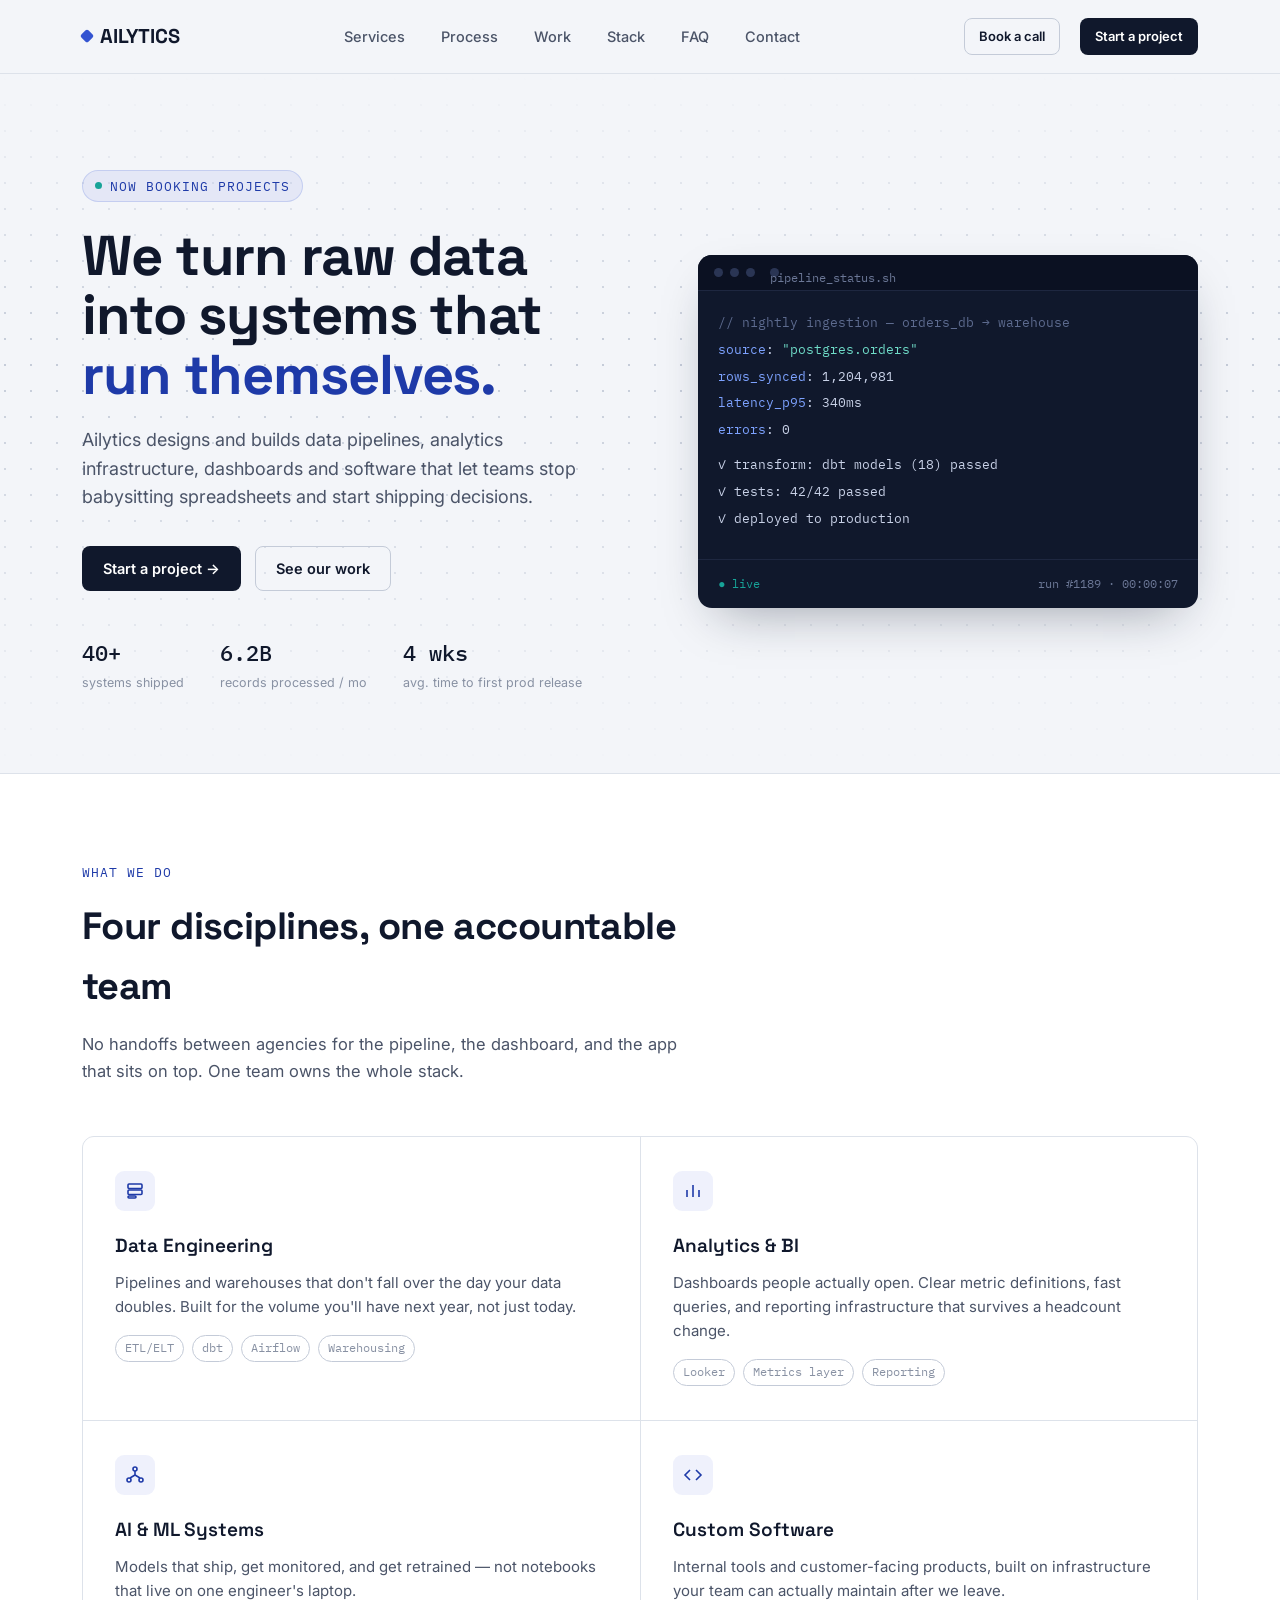
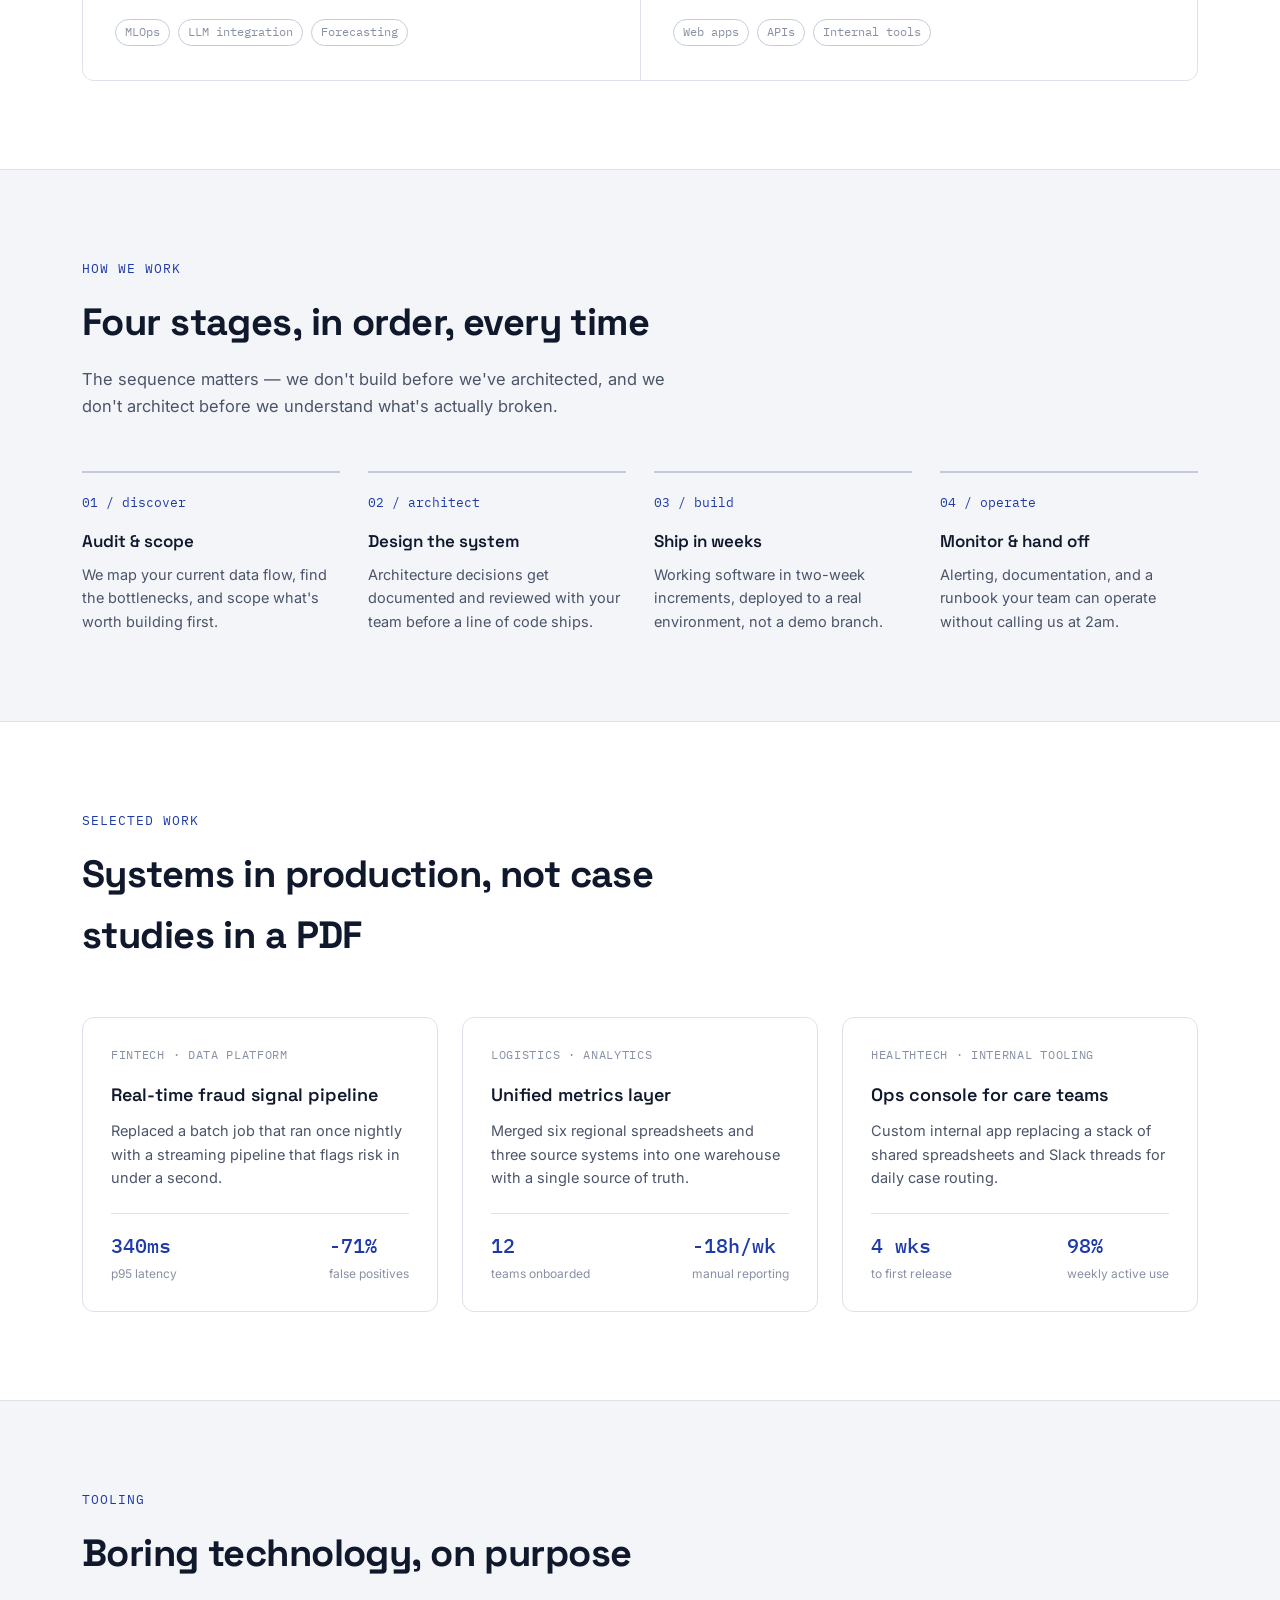
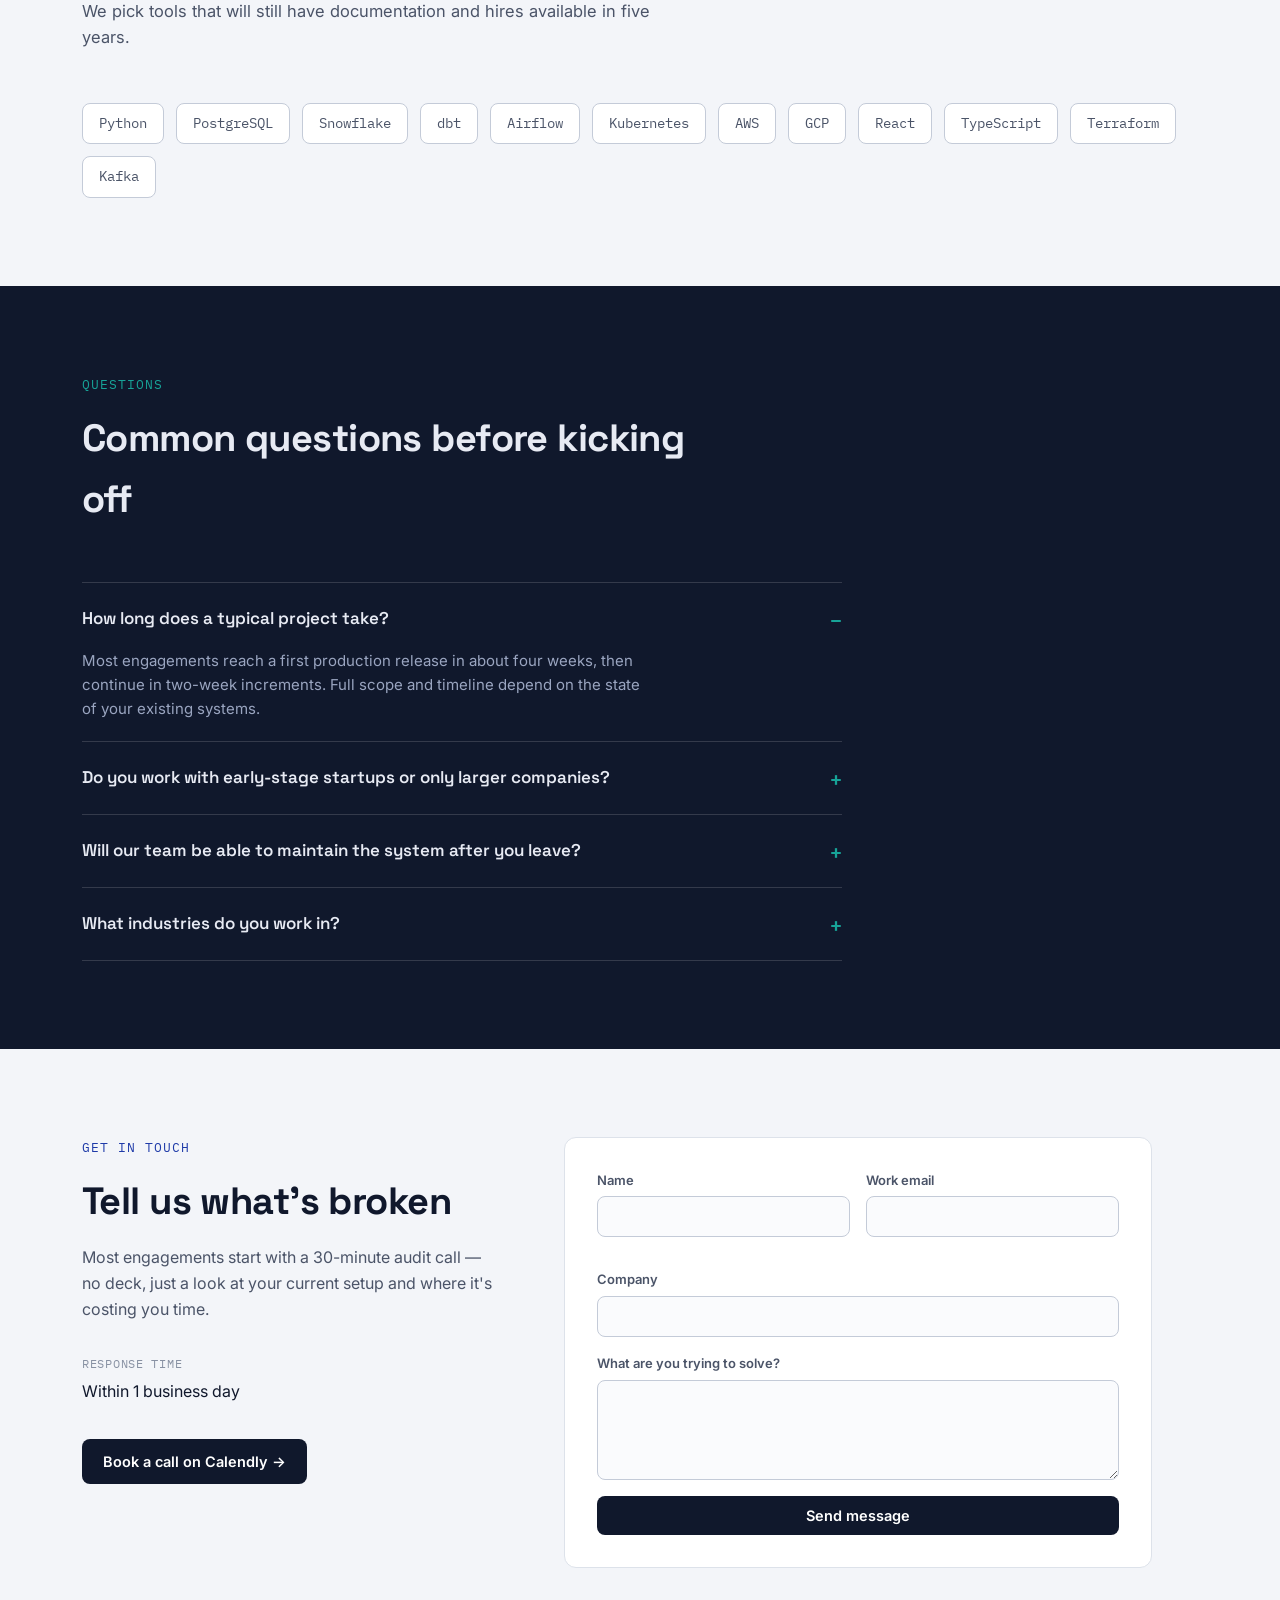
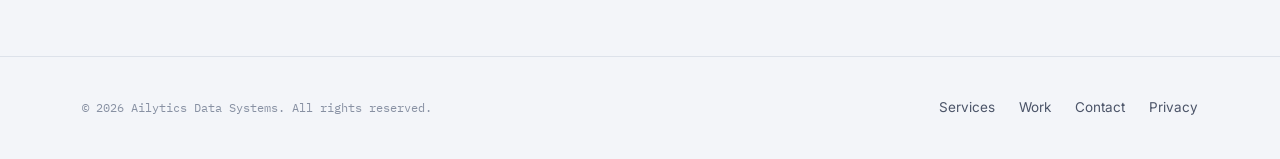
==== index.html @ 228e6c8c "Intital Commit" ====
<!DOCTYPE html>
<html lang="en">
<head>
<meta charset="UTF-8">
<meta name="viewport" content="width=device-width, initial-scale=1.0">

<!-- ===== PRIMARY SEO TAGS — replace https://www.ailytics-example.com with your real domain everywhere in this file ===== -->
<title>Ailytics | Data Engineering, Analytics &amp; Custom Software Agency</title>
<meta name="description" content="Ailytics is a data engineering and software agency: pipelines, analytics infrastructure, AI/ML systems, and custom software for growing teams. Book a free audit call.">
<meta name="keywords" content="data engineering agency, data analytics company, custom software development, AI ML systems, data pipeline consulting, business intelligence services">
<meta name="robots" content="index, follow, max-image-preview:large, max-snippet:-1, max-video-preview:-1">
<meta name="author" content="Ailytics Data Systems">
<link rel="canonical" href="https://www.ailytics-example.com/">
<meta name="theme-color" content="#10182C">

<!-- Open Graph / Facebook / LinkedIn -->
<meta property="og:type" content="website">
<meta property="og:url" content="https://www.ailytics-example.com/">
<meta property="og:site_name" content="Ailytics">
<meta property="og:title" content="Ailytics | Data Engineering, Analytics &amp; Custom Software Agency">
<meta property="og:description" content="Data pipelines, analytics infrastructure, AI/ML systems, and custom software for teams that need things to run themselves.">
<meta property="og:image" content="https://www.ailytics-example.com/og-image.png">
<meta property="og:image:width" content="1200">
<meta property="og:image:height" content="630">
<meta property="og:locale" content="en_US">

<!-- Twitter / X -->
<meta name="twitter:card" content="summary_large_image">
<meta name="twitter:title" content="Ailytics | Data Engineering, Analytics &amp; Custom Software Agency">
<meta name="twitter:description" content="Data pipelines, analytics infrastructure, AI/ML systems, and custom software for teams that need things to run themselves.">
<meta name="twitter:image" content="https://www.ailytics-example.com/og-image.png">

<!-- Favicons -->
<link rel="icon" href="/favicon.ico" sizes="any">
<link rel="icon" type="image/png" sizes="192x192" href="/favicon-192.png">
<link rel="apple-touch-icon" sizes="192x192" href="/favicon-192.png">
<link rel="icon" type="image/png" sizes="512x512" href="/favicon-512.png">

<link rel="preconnect" href="https://fonts.googleapis.com">
<link rel="preconnect" href="https://fonts.gstatic.com" crossorigin>
<link href="https://fonts.googleapis.com/css2?family=Space+Grotesk:wght@500;600;700&family=Inter:wght@400;500;600&family=IBM+Plex+Mono:wght@400;500&display=swap" rel="stylesheet">

<!-- ===== STRUCTURED DATA (JSON-LD) — helps Google show rich results and understand entity/services ===== -->
<script type="application/ld+json">
{
  "@context": "https://schema.org",
  "@type": "ProfessionalService",
  "name": "Ailytics Data Systems",
  "alternateName": "Ailytics",
  "url": "https://www.ailytics-example.com/",
  "logo": "https://www.ailytics-example.com/favicon-512.png",
  "image": "https://www.ailytics-example.com/og-image.png",
  "description": "Ailytics builds data pipelines, analytics infrastructure, dashboards, AI/ML systems, and custom software for growing teams.",
  "email": "hello@ailytics-example.com",
  "areaServed": ["United States", "European Union"],
  "sameAs": [
    "https://www.linkedin.com/company/ailytics-example",
    "https://twitter.com/ailytics_example"
  ],
  "priceRange": "$$$",
  "hasOfferCatalog": {
    "@type": "OfferCatalog",
    "name": "Services",
    "itemListElement": [
      { "@type": "Offer", "itemOffered": { "@type": "Service", "name": "Data Engineering", "description": "Pipelines, ETL/ELT, and data warehousing." } },
      { "@type": "Offer", "itemOffered": { "@type": "Service", "name": "Analytics & BI", "description": "Dashboards, reporting infrastructure, and metrics layers." } },
      { "@type": "Offer", "itemOffered": { "@type": "Service", "name": "AI & ML Systems", "description": "Model development, MLOps, and LLM integration." } },
      { "@type": "Offer", "itemOffered": { "@type": "Service", "name": "Custom Software", "description": "Web apps, APIs, and internal tools." } }
    ]
  }
}
</script>
<script type="application/ld+json">
{
  "@context": "https://schema.org",
  "@type": "WebSite",
  "name": "Ailytics",
  "url": "https://www.ailytics-example.com/"
}
</script>
<script type="application/ld+json">
{
  "@context": "https://schema.org",
  "@type": "FAQPage",
  "mainEntity": [
    {
      "@type": "Question",
      "name": "How long does a typical project take?",
      "acceptedAnswer": { "@type": "Answer", "text": "Most engagements reach a first production release in about four weeks, then continue in two-week increments. Full scope and timeline depend on the state of your existing systems." }
    },
    {
      "@type": "Question",
      "name": "Do you work with early-stage startups or only larger companies?",
      "acceptedAnswer": { "@type": "Answer", "text": "Both. We scope projects to the size of the problem, not a fixed package, so early-stage teams and established companies work with us on different but comparably structured engagements." }
    },
    {
      "@type": "Question",
      "name": "Will our team be able to maintain the system after you leave?",
      "acceptedAnswer": { "@type": "Answer", "text": "Yes. Every engagement includes documentation, a runbook, and a handoff period where your engineers operate the system with us still available for support." }
    },
    {
      "@type": "Question",
      "name": "What industries do you work in?",
      "acceptedAnswer": { "@type": "Answer", "text": "We've shipped systems in fintech, logistics, and healthtech, and generally work well with any team that has real operational data and outgrown manual processes." }
    }
  ]
}
</script>
<style>
  :root{
    --bg: #F3F5F9;
    --surface: #FFFFFF;
    --ink: #10182C;
    --ink-soft: #4B5468;
    --ink-faint: #8891A3;
    --accent: #3454D1;
    --accent-ink: #1E3AA8;
    --accent-2: #17A398;
    --line: #DDE2EA;
    --line-strong: #C4CBD8;
    --radius: 12px;
    --radius-sm: 8px;
    --shadow: 0 1px 2px rgba(16,24,44,0.04), 0 8px 24px -12px rgba(16,24,44,0.12);
    --font-display: "Space Grotesk", sans-serif;
    --font-body: "Inter", sans-serif;
    --font-mono: "IBM Plex Mono", monospace;
  }

  *{ box-sizing: border-box; margin:0; padding:0; }

  html{ scroll-behavior: smooth; }

  @media (prefers-reduced-motion: reduce){
    html{ scroll-behavior: auto; }
    *{ animation-duration: 0.01ms !important; animation-iteration-count: 1 !important; transition-duration: 0.01ms !important; }
  }

  body{
    background: var(--bg);
    color: var(--ink);
    font-family: var(--font-body);
    font-size: 16px;
    line-height: 1.6;
    -webkit-font-smoothing: antialiased;
  }

  img,svg{ display:block; max-width:100%; }

  a{ color: inherit; text-decoration: none; }

  .wrap{
    max-width: 1180px;
    margin: 0 auto;
    padding: 0 32px;
  }

  ::selection{ background: var(--accent); color: #fff; }

  :focus-visible{
    outline: 2px solid var(--accent);
    outline-offset: 3px;
    border-radius: 3px;
  }

  /* ---------- status strip ---------- */
  .status-strip{
    background: var(--ink);
    color: #C9D2E8;
    font-family: var(--font-mono);
    font-size: 12px;
    letter-spacing: 0.03em;
  }
  .status-strip .wrap{
    padding: 8px 32px;
    display:flex;
    align-items:center;
    justify-content:space-between;
    gap: 16px;
    flex-wrap: wrap;
  }
  .status-dot{
    display:inline-block;
    width:7px; height:7px;
    border-radius:50%;
    background: var(--accent-2);
    margin-right:8px;
    box-shadow: 0 0 0 0 rgba(23,163,152,0.6);
    animation: pulse 2.4s ease-out infinite;
  }
  @keyframes pulse{
    0%{ box-shadow: 0 0 0 0 rgba(23,163,152,0.55); }
    70%{ box-shadow: 0 0 0 6px rgba(23,163,152,0); }
    100%{ box-shadow: 0 0 0 0 rgba(23,163,152,0); }
  }
  .status-strip .meta{ opacity:0.65; }

  /* ---------- nav ---------- */
  header.site{
    position: sticky;
    top: 0;
    z-index: 50;
    background: rgba(243,245,249,0.88);
    backdrop-filter: blur(10px);
    border-bottom: 1px solid var(--line);
  }
  nav{
    display:flex;
    align-items:center;
    justify-content:space-between;
    padding: 18px 0;
  }
  .logo{
    font-family: var(--font-display);
    font-weight:700;
    font-size: 20px;
    letter-spacing: -0.01em;
    display:flex;
    align-items:center;
    gap:8px;
  }
  .logo .mark{
    width:10px; height:10px;
    background: var(--accent);
    border-radius: 2px;
    transform: rotate(45deg);
  }
  .nav-links{
    display:flex;
    gap: 36px;
    list-style:none;
    font-size: 14.5px;
    font-weight: 500;
  }
  .nav-links a{
    color: var(--ink-soft);
    position:relative;
    padding: 4px 0;
  }
  .nav-links a:hover{ color: var(--ink); }
  .nav-cta{
    display:flex;
    align-items:center;
    gap: 20px;
  }
  .btn{
    font-family: var(--font-body);
    font-weight: 600;
    font-size: 14.5px;
    padding: 10px 20px;
    border-radius: var(--radius-sm);
    border: 1px solid transparent;
    cursor:pointer;
    display:inline-flex;
    align-items:center;
    gap:8px;
    transition: transform 0.15s ease, box-shadow 0.15s ease, background 0.15s ease;
  }
  .btn-primary{
    background: var(--ink);
    color: #fff;
  }
  .btn-primary:hover{ background: var(--accent-ink); transform: translateY(-1px); }
  .btn-ghost{
    background: transparent;
    color: var(--ink);
    border-color: var(--line-strong);
  }
  .btn-ghost:hover{ border-color: var(--ink); }
  .btn-sm{ padding: 7px 14px; font-size: 13px; }

  .menu-toggle{
    display:none;
    background:none;
    border:none;
    cursor:pointer;
    width: 32px; height: 32px;
    flex-direction:column;
    justify-content:center;
    align-items:center;
    gap: 5px;
  }
  .menu-toggle span{
    width: 20px; height: 2px;
    background: var(--ink);
    display:block;
  }

  /* ---------- hero ---------- */
  .hero{
    padding: 96px 0 80px;
    background-image: radial-gradient(var(--line-strong) 1px, transparent 1px);
    background-size: 26px 26px;
    background-position: -8px -8px;
    position: relative;
  }
  .hero::before{
    content:"";
    position:absolute;
    inset:0;
    background: linear-gradient(180deg, var(--bg) 0%, rgba(243,245,249,0) 40%, var(--bg) 100%);
    pointer-events:none;
  }
  .hero .wrap{
    position:relative;
    display:grid;
    grid-template-columns: 1.05fr 0.95fr;
    gap: 64px;
    align-items:center;
  }
  .eyebrow{
    font-family: var(--font-mono);
    font-size: 12.5px;
    letter-spacing: 0.08em;
    text-transform: uppercase;
    color: var(--accent-ink);
    display:inline-flex;
    align-items:center;
    gap:8px;
    background: rgba(52,84,209,0.08);
    border: 1px solid rgba(52,84,209,0.18);
    padding: 5px 12px;
    border-radius: 100px;
    margin-bottom: 24px;
  }
  h1{
    font-family: var(--font-display);
    font-weight: 700;
    font-size: clamp(36px, 4.4vw, 56px);
    line-height: 1.06;
    letter-spacing: -0.02em;
    margin-bottom: 22px;
  }
  h1 em{
    font-style: normal;
    color: var(--accent-ink);
  }
  .lede{
    font-size: 18px;
    color: var(--ink-soft);
    max-width: 46ch;
    margin-bottom: 34px;
  }
  .hero-actions{
    display:flex;
    gap: 14px;
    margin-bottom: 44px;
    flex-wrap: wrap;
  }
  .hero-stats{
    display:flex;
    gap: 36px;
    flex-wrap:wrap;
  }
  .hero-stats div{ min-width: 90px; }
  .hero-stats .num{
    font-family: var(--font-mono);
    font-size: 22px;
    font-weight: 500;
    color: var(--ink);
  }
  .hero-stats .label{
    font-size: 12.5px;
    color: var(--ink-faint);
    margin-top: 2px;
  }

  /* console card */
  .console{
    background: var(--ink);
    border-radius: 14px;
    overflow: hidden;
    box-shadow: 0 20px 50px -20px rgba(16,24,44,0.4);
    font-family: var(--font-mono);
    font-size: 13px;
  }
  .console-bar{
    display:flex;
    align-items:center;
    gap:7px;
    padding: 13px 16px;
    background: #0B1122;
    border-bottom: 1px solid #1E2740;
  }
  .console-bar span{
    width:9px; height:9px;
    border-radius:50%;
    background: #2A3554;
  }
  .console-bar .title{
    margin-left:8px;
    color: #6B7796;
    font-size: 12px;
  }
  .console-body{
    padding: 22px 20px 24px;
    color: #C9D2E8;
  }
  .console-body .comment{ color: #5D6B8F; }
  .console-body .key{ color: #7DA2FF; }
  .console-body .str{ color: #6FDCC8; }
  .console-body .line{ margin-bottom: 6px; white-space: pre-wrap; }
  .console-foot{
    border-top: 1px solid #1E2740;
    padding: 14px 20px;
    display:flex;
    justify-content:space-between;
    align-items:center;
    font-size: 12px;
    color: #6B7796;
  }
  .console-foot .live{ color: var(--accent-2); display:flex; align-items:center; }

  /* ---------- section shell ---------- */
  section{ padding: 88px 0; }
  .section-head{
    max-width: 620px;
    margin-bottom: 52px;
  }
  .section-tag{
    font-family: var(--font-mono);
    font-size: 12.5px;
    letter-spacing: 0.08em;
    text-transform: uppercase;
    color: var(--accent-ink);
    margin-bottom: 14px;
    display:block;
  }
  h2{
    font-family: var(--font-display);
    font-weight: 700;
    font-size: clamp(28px, 3vw, 38px);
    letter-spacing: -0.015em;
    margin-bottom: 14px;
  }
  .section-head p{ color: var(--ink-soft); font-size: 16.5px; }

  /* ---------- services ---------- */
  .services{ background: var(--surface); border-top: 1px solid var(--line); border-bottom: 1px solid var(--line); }
  .service-grid{
    display:grid;
    grid-template-columns: repeat(2, 1fr);
    gap: 1px;
    background: var(--line);
    border: 1px solid var(--line);
    border-radius: var(--radius);
    overflow:hidden;
  }
  .service-card{
    background: var(--surface);
    padding: 34px 32px;
    transition: background 0.2s ease;
  }
  .service-card:hover{ background: #FAFBFD; }
  .service-icon{
    width: 40px; height:40px;
    border-radius: 9px;
    background: rgba(52,84,209,0.08);
    display:flex; align-items:center; justify-content:center;
    color: var(--accent-ink);
    margin-bottom: 20px;
  }
  .service-card h3{
    font-family: var(--font-display);
    font-size: 19px;
    font-weight: 600;
    margin-bottom: 10px;
  }
  .service-card p{
    color: var(--ink-soft);
    font-size: 15px;
    margin-bottom: 16px;
  }
  .service-tags{
    display:flex; flex-wrap:wrap; gap: 8px;
  }
  .service-tags span{
    font-family: var(--font-mono);
    font-size: 11.5px;
    color: var(--ink-faint);
    border: 1px solid var(--line-strong);
    padding: 3px 9px;
    border-radius: 100px;
  }

  /* ---------- process ---------- */
  .process-grid{
    display:grid;
    grid-template-columns: repeat(4, 1fr);
    gap: 28px;
  }
  .process-step{
    border-top: 2px solid var(--line-strong);
    padding-top: 20px;
    position:relative;
  }
  .process-step .idx{
    font-family: var(--font-mono);
    font-size: 13px;
    color: var(--accent-ink);
    display:block;
    margin-bottom: 14px;
  }
  .process-step h3{
    font-family: var(--font-display);
    font-size: 17px;
    font-weight: 600;
    margin-bottom: 8px;
  }
  .process-step p{ color: var(--ink-soft); font-size: 14.5px; }

  /* ---------- work ---------- */
  .work{ background: var(--surface); border-top: 1px solid var(--line); border-bottom: 1px solid var(--line); }
  .work-grid{
    display:grid;
    grid-template-columns: repeat(3, 1fr);
    gap: 24px;
  }
  .work-card{
    border: 1px solid var(--line);
    border-radius: var(--radius);
    padding: 28px;
    display:flex;
    flex-direction:column;
    height: 100%;
  }
  .work-tag{
    font-family: var(--font-mono);
    font-size: 11.5px;
    text-transform: uppercase;
    letter-spacing: 0.06em;
    color: var(--ink-faint);
    margin-bottom: 16px;
  }
  .work-card h3{
    font-family: var(--font-display);
    font-size: 18px;
    font-weight: 600;
    margin-bottom: 10px;
  }
  .work-card p{
    color: var(--ink-soft);
    font-size: 14.5px;
    margin-bottom: 24px;
    flex-grow: 1;
  }
  .work-stat{
    border-top: 1px solid var(--line);
    padding-top: 16px;
    display:flex;
    justify-content:space-between;
  }
  .work-stat div .num{
    font-family: var(--font-mono);
    font-size: 20px;
    color: var(--accent-ink);
    font-weight: 500;
  }
  .work-stat div .label{
    font-size: 12px;
    color: var(--ink-faint);
    margin-top: 2px;
  }

  /* ---------- stack ---------- */
  .stack-row{
    display:flex;
    flex-wrap:wrap;
    gap: 12px;
  }
  .stack-row span{
    font-family: var(--font-mono);
    font-size: 13.5px;
    color: var(--ink-soft);
    border: 1px solid var(--line-strong);
    background: var(--surface);
    padding: 9px 16px;
    border-radius: var(--radius-sm);
  }

  /* ---------- testimonials ---------- */
  .testimonials{ background: var(--ink); color: #E7EAF3; }
  .testimonial-grid{
    display:grid;
    grid-template-columns: repeat(2, 1fr);
    gap: 28px;
  }
  .quote-card{
    background: rgba(255,255,255,0.04);
    border: 1px solid rgba(255,255,255,0.09);
    border-radius: var(--radius);
    padding: 30px;
  }
  .quote-card p.q{
    font-family: var(--font-display);
    font-size: 19px;
    line-height: 1.45;
    font-weight: 500;
    margin-bottom: 22px;
  }
  .quote-attr{
    display:flex;
    align-items:center;
    gap: 12px;
  }
  .quote-avatar{
    width: 36px; height:36px;
    border-radius: 50%;
    background: linear-gradient(135deg, var(--accent), var(--accent-2));
    flex-shrink:0;
  }
  .quote-attr .role{ font-size: 13px; color: #9AA5C0; }
  .quote-attr .name{ font-size: 14.5px; font-weight: 600; }
  .testimonials .section-head p{ color: #9AA5C0; }
  .testimonials .section-tag{ color: var(--accent-2); }
  .testimonials .faq-item{ border-top-color: rgba(255,255,255,0.15); }
  .testimonials .faq-item:last-child{ border-bottom-color: rgba(255,255,255,0.15); }
  .testimonials .faq-item summary::after{ color: var(--accent-2); }
  .testimonials .faq-item p{ color: #9AA5C0; }

  /* ---------- faq ---------- */
  .faq-list{ max-width: 760px; }
  .faq-item{
    border-top: 1px solid var(--line);
    padding: 20px 0;
  }
  .faq-item:last-child{ border-bottom: 1px solid var(--line); }
  .faq-item summary{
    cursor: pointer;
    font-family: var(--font-display);
    font-weight: 600;
    font-size: 17px;
    list-style: none;
    display:flex;
    justify-content:space-between;
    align-items:center;
    gap: 16px;
  }
  .faq-item summary::-webkit-details-marker{ display:none; }
  .faq-item summary::after{
    content: "+";
    font-family: var(--font-mono);
    font-size: 20px;
    color: var(--accent-ink);
    flex-shrink:0;
    transition: transform 0.2s ease;
  }
  .faq-item[open] summary::after{ content: "–"; }
  .faq-item p{
    color: var(--ink-soft);
    font-size: 15px;
    margin-top: 14px;
    max-width: 62ch;
  }

  /* ---------- contact ---------- */
  .contact-grid{
    display:grid;
    grid-template-columns: 0.9fr 1.1fr;
    gap: 64px;
  }
  .contact-info .item{
    margin-bottom: 26px;
  }
  .contact-info .item .k{
    font-family: var(--font-mono);
    font-size: 12px;
    text-transform: uppercase;
    letter-spacing: 0.06em;
    color: var(--ink-faint);
    margin-bottom: 6px;
  }
  .contact-info .item .v{ font-size: 16px; }
  .contact-info .item a.v:hover{ color: var(--accent-ink); }

  form{
    background: var(--surface);
    border: 1px solid var(--line);
    border-radius: var(--radius);
    padding: 32px;
  }
  .form-row{ display:grid; grid-template-columns: 1fr 1fr; gap: 16px; margin-bottom: 16px; }
  .field{ display:flex; flex-direction:column; gap:6px; margin-bottom:16px; }
  .field label{ font-size: 13px; font-weight:600; color: var(--ink-soft); }
  .field input, .field select, .field textarea{
    font-family: var(--font-body);
    font-size: 14.5px;
    padding: 11px 13px;
    border-radius: var(--radius-sm);
    border: 1px solid var(--line-strong);
    background: #FAFBFD;
    color: var(--ink);
  }
  .field input:focus, .field select:focus, .field textarea:focus{
    outline: none;
    border-color: var(--accent);
    background: #fff;
  }
  .field textarea{ resize: vertical; min-height: 100px; }
  .form-note{ font-size: 12.5px; color: var(--ink-faint); margin-top: 12px; }
  #form-status{ font-size: 13.5px; margin-top: 14px; font-weight: 500; display:none; }
  #form-status.visible{ display:block; }

  /* ---------- footer ---------- */
  footer{
    border-top: 1px solid var(--line);
    padding: 40px 0;
  }
  footer .wrap{
    display:flex;
    justify-content:space-between;
    align-items:center;
    flex-wrap: wrap;
    gap: 16px;
  }
  footer .foot-links{
    display:flex;
    gap: 24px;
    font-size: 13.5px;
    color: var(--ink-soft);
    list-style:none;
  }
  footer .copyright{
    font-family: var(--font-mono);
    font-size: 12px;
    color: var(--ink-faint);
  }

  /* ---------- reveal ---------- */
  .reveal{
    opacity: 0;
    transform: translateY(14px);
    transition: opacity 0.6s ease, transform 0.6s ease;
  }
  .reveal.in{ opacity: 1; transform: translateY(0); }

  /* ---------- responsive ---------- */
  @media (max-width: 980px){
    .hero .wrap{ grid-template-columns: 1fr; }
    .console{ max-width: 480px; }
    .service-grid{ grid-template-columns: 1fr; }
    .process-grid{ grid-template-columns: repeat(2, 1fr); }
    .work-grid{ grid-template-columns: 1fr; }
    .testimonial-grid{ grid-template-columns: 1fr; }
    .contact-grid{ grid-template-columns: 1fr; gap: 40px; }
  }
  @media (max-width: 760px){
    .wrap{ padding: 0 20px; }
    .nav-links{
      position: fixed;
      top: 61px; left:0; right:0;
      background: var(--bg);
      border-bottom: 1px solid var(--line);
      flex-direction: column;
      padding: 20px;
      gap: 18px;
      display:none;
    }
    .nav-links.open{ display:flex; }
    .menu-toggle{ display:flex; }
    .nav-cta .btn-ghost{ display:none; }
    .hero{ padding: 56px 0 60px; }
    .hero-stats{ gap: 24px; }
    section{ padding: 60px 0; }
    .process-grid{ grid-template-columns: 1fr; }
    .form-row{ grid-template-columns: 1fr; }
    .status-strip .meta{ display:none; }
  }
</style>
</head>
<body>

  <header class="site">
    <div class="wrap">
      <nav>
        <a href="#top" class="logo"><span class="mark"></span>AILYTICS</a>
        <ul class="nav-links" id="navLinks">
          <li><a href="#services">Services</a></li>
          <li><a href="#process">Process</a></li>
          <li><a href="#work">Work</a></li>
          <li><a href="#stack">Stack</a></li>
          <li><a href="#faq">FAQ</a></li>
          <li><a href="#contact">Contact</a></li>
        </ul>
        <div class="nav-cta">
          <a href="https://calendly.com/patnidevesh4/30min" class="btn btn-ghost btn-sm" target="_blank" rel="noopener noreferrer">Book a call</a>
          <a href="#contact" class="btn btn-primary btn-sm">Start a project</a>
          <button class="menu-toggle" id="menuToggle" aria-label="Toggle menu" aria-expanded="false">
            <span></span><span></span><span></span>
          </button>
        </div>
      </nav>
    </div>
  </header>

  <main id="top">
    <!-- HERO -->
    <section class="hero">
      <div class="wrap">
        <div>
          <span class="eyebrow"><span class="status-dot" style="margin-right:0"></span>Now booking projects</span>
          <h1>We turn raw data into systems that <em>run themselves.</em></h1>
          <p class="lede">Ailytics designs and builds data pipelines, analytics infrastructure, dashboards and software that let teams stop babysitting spreadsheets and start shipping decisions.</p>
          <div class="hero-actions">
            <a href="#contact" class="btn btn-primary">Start a project →</a>
            <a href="#work" class="btn btn-ghost">See our work</a>
          </div>
          <div class="hero-stats">
            <div><div class="num">40+</div><div class="label">systems shipped</div></div>
            <div><div class="num">6.2B</div><div class="label">records processed / mo</div></div>
            <div><div class="num">4 wks</div><div class="label">avg. time to first prod release</div></div>
          </div>
        </div>

        <div class="console">
          <div class="console-bar">
            <span></span><span></span><span></span>
            <span class="title">pipeline_status.sh</span>
          </div>
          <div class="console-body">
            <div class="line comment">// nightly ingestion — orders_db → warehouse</div>
            <div class="line"><span class="key">source</span>: <span class="str">"postgres.orders"</span></div>
            <div class="line"><span class="key">rows_synced</span>: 1,204,981</div>
            <div class="line"><span class="key">latency_p95</span>: 340ms</div>
            <div class="line"><span class="key">errors</span>: 0</div>
            <div class="line" style="margin-top:14px;">✓ transform: dbt models (18) passed</div>
            <div class="line">✓ tests: 42/42 passed</div>
            <div class="line">✓ deployed to production</div>
          </div>
          <div class="console-foot">
            <span class="live">● live</span>
            <span>run #1189 · 00:00:07</span>
          </div>
        </div>
      </div>
    </section>

    <!-- SERVICES -->
    <section id="services" class="services">
      <div class="wrap">
        <div class="section-head reveal">
          <span class="section-tag">What we do</span>
          <h2>Four disciplines, one accountable team</h2>
          <p>No handoffs between agencies for the pipeline, the dashboard, and the app that sits on top. One team owns the whole stack.</p>
        </div>

        <div class="service-grid reveal">
          <div class="service-card">
            <div class="service-icon">
              <svg width="20" height="20" viewBox="0 0 20 20" fill="none" stroke="currentColor" stroke-width="1.6" aria-hidden="true" focusable="false"><rect x="3" y="3" width="14" height="4.5" rx="1"/><rect x="3" y="9" width="14" height="4.5" rx="1"/><rect x="3" y="15" width="8" height="2" rx="1"/></svg>
            </div>
            <h3>Data Engineering</h3>
            <p>Pipelines and warehouses that don't fall over the day your data doubles. Built for the volume you'll have next year, not just today.</p>
            <div class="service-tags"><span>ETL/ELT</span><span>dbt</span><span>Airflow</span><span>Warehousing</span></div>
          </div>

          <div class="service-card">
            <div class="service-icon">
              <svg width="20" height="20" viewBox="0 0 20 20" fill="none" stroke="currentColor" stroke-width="1.6" aria-hidden="true" focusable="false"><path d="M4 16V9"/><path d="M10 16V4"/><path d="M16 16v-7"/></svg>
            </div>
            <h3>Analytics &amp; BI</h3>
            <p>Dashboards people actually open. Clear metric definitions, fast queries, and reporting infrastructure that survives a headcount change.</p>
            <div class="service-tags"><span>Looker</span><span>Metrics layer</span><span>Reporting</span></div>
          </div>

          <div class="service-card">
            <div class="service-icon">
              <svg width="20" height="20" viewBox="0 0 20 20" fill="none" stroke="currentColor" stroke-width="1.6" aria-hidden="true" focusable="false"><circle cx="10" cy="4" r="2"/><circle cx="4" cy="15" r="2"/><circle cx="16" cy="15" r="2"/><path d="M10 6v4M10 10 5 13M10 10l5 3"/></svg>
            </div>
            <h3>AI &amp; ML Systems</h3>
            <p>Models that ship, get monitored, and get retrained — not notebooks that live on one engineer's laptop.</p>
            <div class="service-tags"><span>MLOps</span><span>LLM integration</span><span>Forecasting</span></div>
          </div>

          <div class="service-card">
            <div class="service-icon">
              <svg width="20" height="20" viewBox="0 0 20 20" fill="none" stroke="currentColor" stroke-width="1.6" aria-hidden="true" focusable="false"><path d="M7 5 2 10l5 5"/><path d="M13 5l5 5-5 5"/></svg>
            </div>
            <h3>Custom Software</h3>
            <p>Internal tools and customer-facing products, built on infrastructure your team can actually maintain after we leave.</p>
            <div class="service-tags"><span>Web apps</span><span>APIs</span><span>Internal tools</span></div>
          </div>
        </div>
      </div>
    </section>

    <!-- PROCESS -->
    <section id="process">
      <div class="wrap">
        <div class="section-head reveal">
          <span class="section-tag">How we work</span>
          <h2>Four stages, in order, every time</h2>
          <p>The sequence matters — we don't build before we've architected, and we don't architect before we understand what's actually broken.</p>
        </div>

        <div class="process-grid reveal">
          <div class="process-step">
            <span class="idx">01 / discover</span>
            <h3>Audit &amp; scope</h3>
            <p>We map your current data flow, find the bottlenecks, and scope what's worth building first.</p>
          </div>
          <div class="process-step">
            <span class="idx">02 / architect</span>
            <h3>Design the system</h3>
            <p>Architecture decisions get documented and reviewed with your team before a line of code ships.</p>
          </div>
          <div class="process-step">
            <span class="idx">03 / build</span>
            <h3>Ship in weeks</h3>
            <p>Working software in two-week increments, deployed to a real environment, not a demo branch.</p>
          </div>
          <div class="process-step">
            <span class="idx">04 / operate</span>
            <h3>Monitor &amp; hand off</h3>
            <p>Alerting, documentation, and a runbook your team can operate without calling us at 2am.</p>
          </div>
        </div>
      </div>
    </section>

    <!-- WORK -->
    <section id="work" class="work">
      <div class="wrap">
        <div class="section-head reveal">
          <span class="section-tag">Selected work</span>
          <h2>Systems in production, not case studies in a PDF</h2>
        </div>

        <div class="work-grid reveal">
          <div class="work-card">
            <div class="work-tag">Fintech · Data platform</div>
            <h3>Real-time fraud signal pipeline</h3>
            <p>Replaced a batch job that ran once nightly with a streaming pipeline that flags risk in under a second.</p>
            <div class="work-stat">
              <div><div class="num">340ms</div><div class="label">p95 latency</div></div>
              <div><div class="num">-71%</div><div class="label">false positives</div></div>
            </div>
          </div>

          <div class="work-card">
            <div class="work-tag">Logistics · Analytics</div>
            <h3>Unified metrics layer</h3>
            <p>Merged six regional spreadsheets and three source systems into one warehouse with a single source of truth.</p>
            <div class="work-stat">
              <div><div class="num">12</div><div class="label">teams onboarded</div></div>
              <div><div class="num">-18h/wk</div><div class="label">manual reporting</div></div>
            </div>
          </div>

          <div class="work-card">
            <div class="work-tag">Healthtech · Internal tooling</div>
            <h3>Ops console for care teams</h3>
            <p>Custom internal app replacing a stack of shared spreadsheets and Slack threads for daily case routing.</p>
            <div class="work-stat">
              <div><div class="num">4 wks</div><div class="label">to first release</div></div>
              <div><div class="num">98%</div><div class="label">weekly active use</div></div>
            </div>
          </div>
        </div>
      </div>
    </section>

    <!-- STACK -->
    <section id="stack">
      <div class="wrap">
        <div class="section-head reveal">
          <span class="section-tag">Tooling</span>
          <h2>Boring technology, on purpose</h2>
          <p>We pick tools that will still have documentation and hires available in five years.</p>
        </div>
        <div class="stack-row reveal">
          <span>Python</span><span>PostgreSQL</span><span>Snowflake</span><span>dbt</span>
          <span>Airflow</span><span>Kubernetes</span><span>AWS</span><span>GCP</span>
          <span>React</span><span>TypeScript</span><span>Terraform</span><span>Kafka</span>
        </div>
      </div>
    </section>

    <!-- FAQ -->
    <section id="faq" class="testimonials">
      <div class="wrap">
        <div class="section-head reveal">
          <span class="section-tag">Questions</span>
          <h2>Common questions before kicking off</h2>
        </div>
        <div class="faq-list reveal">
          <details class="faq-item" open>
            <summary>How long does a typical project take?</summary>
            <p>Most engagements reach a first production release in about four weeks, then continue in two-week increments. Full scope and timeline depend on the state of your existing systems.</p>
          </details>
          <details class="faq-item">
            <summary>Do you work with early-stage startups or only larger companies?</summary>
            <p>Both. We scope projects to the size of the problem, not a fixed package, so early-stage teams and established companies work with us on different but comparably structured engagements.</p>
          </details>
          <details class="faq-item">
            <summary>Will our team be able to maintain the system after you leave?</summary>
            <p>Yes. Every engagement includes documentation, a runbook, and a handoff period where your engineers operate the system with us still available for support.</p>
          </details>
          <details class="faq-item">
            <summary>What industries do you work in?</summary>
            <p>We've shipped systems in fintech, logistics, and healthtech, and generally work well with any team that has real operational data and outgrown manual processes.</p>
          </details>
        </div>
      </div>
    </section>

    <!-- CONTACT -->
    <section id="contact">
      <div class="wrap">
        <div class="contact-grid">
          <div class="contact-info reveal">
            <span class="section-tag">Get in touch</span>
            <h2>Tell us what's broken</h2>
            <p style="color:var(--ink-soft); margin-bottom:32px;">Most engagements start with a 30-minute audit call — no deck, just a look at your current setup and where it's costing you time.</p>

            <div class="item">
              <div class="k">Response time</div>
              <div class="v">Within 1 business day</div>
            </div>

            <a href="https://calendly.com/patnidevesh4/30min" class="btn btn-primary" target="_blank" rel="noopener noreferrer" style="margin-top:8px;">Book a call on Calendly →</a>
          </div>

          <form id="contactForm" class="reveal" novalidate action="https://formspree.io/f/xaqrzwgz" method="POST">
            <div class="form-row">
              <div class="field">
                <label for="name">Name</label>
                <input type="text" id="name" name="name" required autocomplete="name">
              </div>
              <div class="field">
                <label for="email">Work email</label>
                <input type="email" id="email" name="email" required autocomplete="email">
              </div>
            </div>
            <div class="field">
              <label for="company">Company</label>
              <input type="text" id="company" name="company" autocomplete="organization">
            </div>
            <div class="field">
              <label for="message">What are you trying to solve?</label>
              <textarea id="message" name="message" required></textarea>
            </div>
            <button type="submit" class="btn btn-primary" style="width:100%; justify-content:center;">Send message</button>
            <p id="form-status"></p>
          </form>
        </div>
      </div>
    </section>
  </main>

  <footer>
    <div class="wrap">
      <span class="copyright">© 2026 Ailytics Data Systems. All rights reserved.</span>
      <ul class="foot-links">
        <li><a href="#services">Services</a></li>
        <li><a href="#work">Work</a></li>
        <li><a href="#contact">Contact</a></li>
        <li><a href="#" onclick="return false;">Privacy</a></li>
      </ul>
    </div>
  </footer>

  <script>
    // mobile menu
    const menuToggle = document.getElementById('menuToggle');
    const navLinks = document.getElementById('navLinks');
    menuToggle.addEventListener('click', () => {
      const isOpen = navLinks.classList.toggle('open');
      menuToggle.setAttribute('aria-expanded', isOpen);
    });
    navLinks.querySelectorAll('a').forEach(a => {
      a.addEventListener('click', () => {
        navLinks.classList.remove('open');
        menuToggle.setAttribute('aria-expanded', 'false');
      });
    });

    // scroll reveal
    const revealEls = document.querySelectorAll('.reveal');
    if ('IntersectionObserver' in window) {
      const io = new IntersectionObserver((entries) => {
        entries.forEach(entry => {
          if (entry.isIntersecting) {
            entry.target.classList.add('in');
            io.unobserve(entry.target);
          }
        });
      }, { threshold: 0.12 });
      revealEls.forEach(el => io.observe(el));
    } else {
      revealEls.forEach(el => el.classList.add('in'));
    }

    // contact form — submits to Formspree via AJAX
    const form = document.getElementById('contactForm');
    const status = document.getElementById('form-status');
    const submitBtn = form.querySelector('button[type="submit"]');
    form.addEventListener('submit', async (e) => {
      e.preventDefault();
      if (!form.checkValidity()) {
        form.reportValidity();
        return;
      }
      submitBtn.disabled = true;
      try {
        const response = await fetch(form.action, {
          method: 'POST',
          body: new FormData(form),
          headers: { 'Accept': 'application/json' }
        });
        if (response.ok) {
          status.textContent = 'Thanks — your message has been sent. We\'ll get back to you within 1 business day.';
          status.style.color = 'var(--accent-ink)';
          form.reset();
        } else {
          const data = await response.json().catch(() => null);
          status.textContent = (data && data.errors && data.errors.map(err => err.message).join(', ')) || 'Something went wrong — please try again or email us directly.';
          status.style.color = '#C0392B';
        }
      } catch (err) {
        status.textContent = 'Something went wrong — please check your connection and try again.';
        status.style.color = '#C0392B';
      } finally {
        status.classList.add('visible');
        submitBtn.disabled = false;
      }
    });
  </script>
</body>
</html>
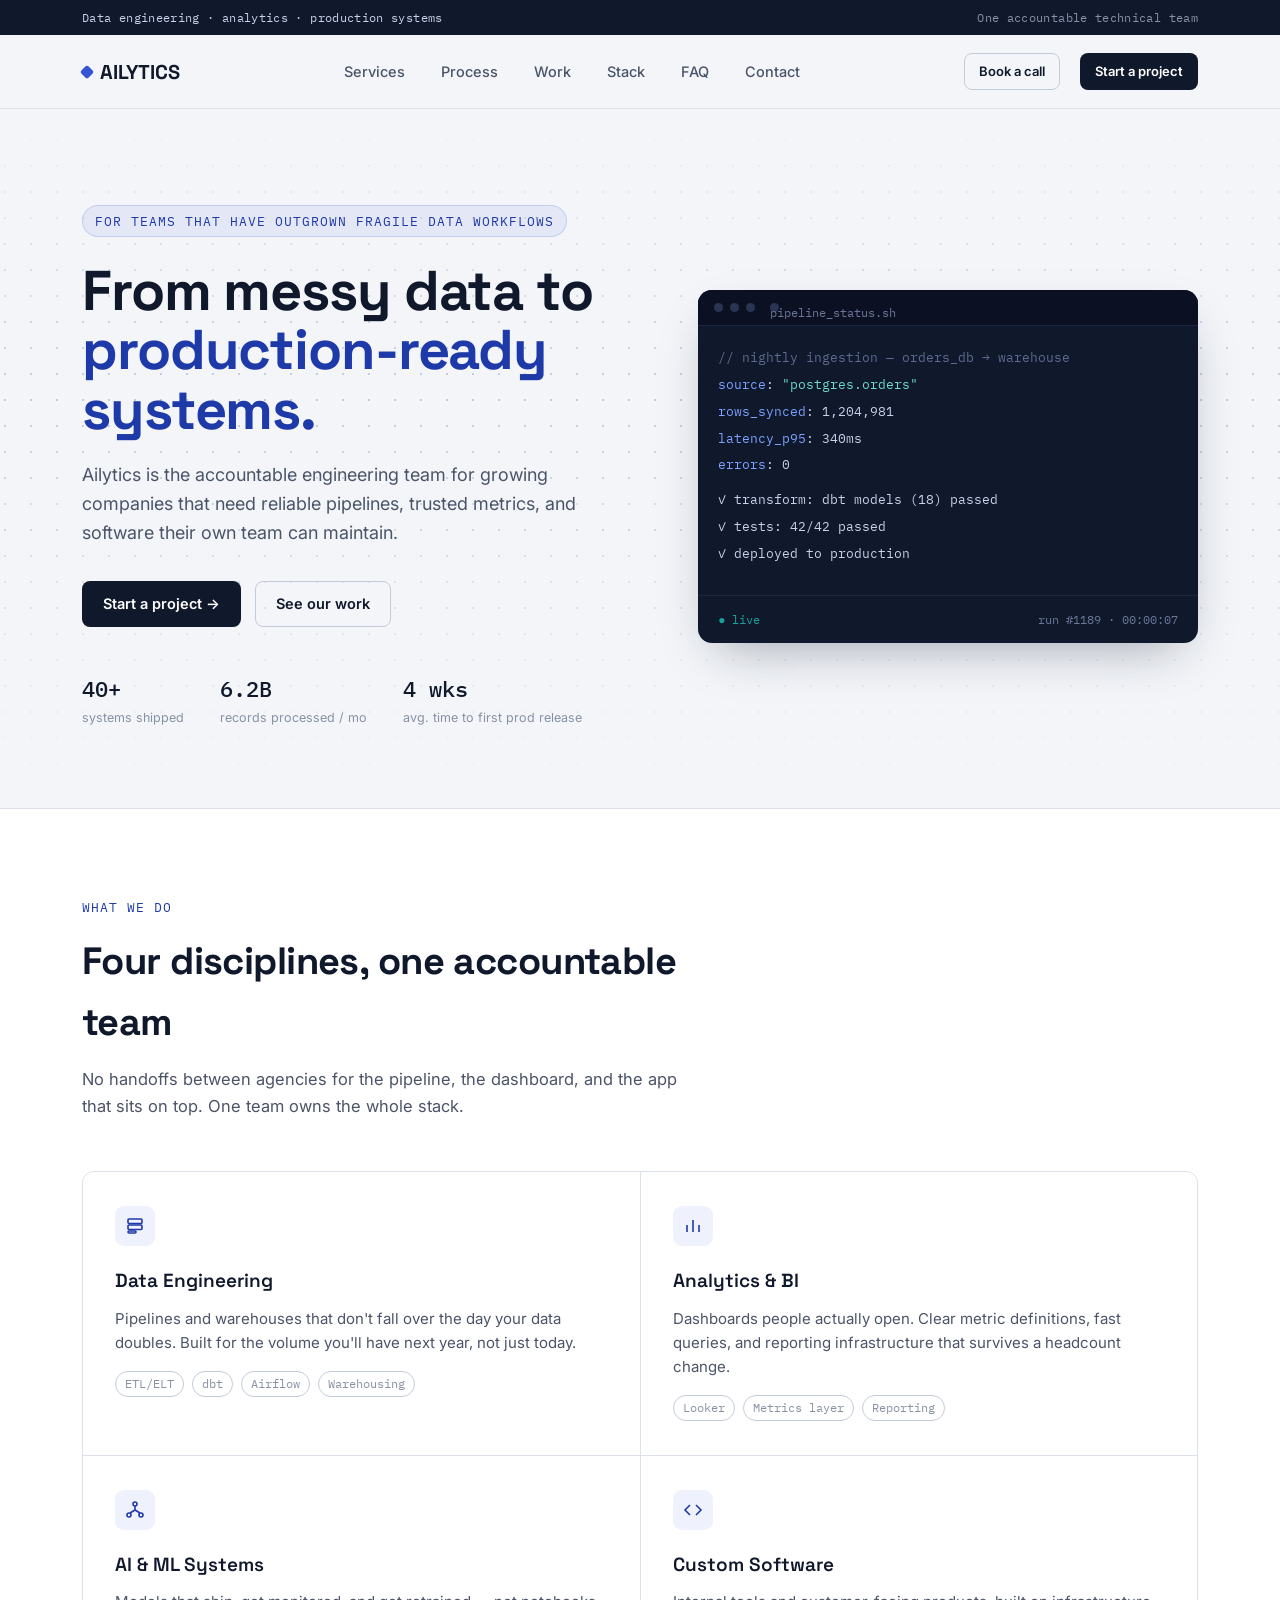
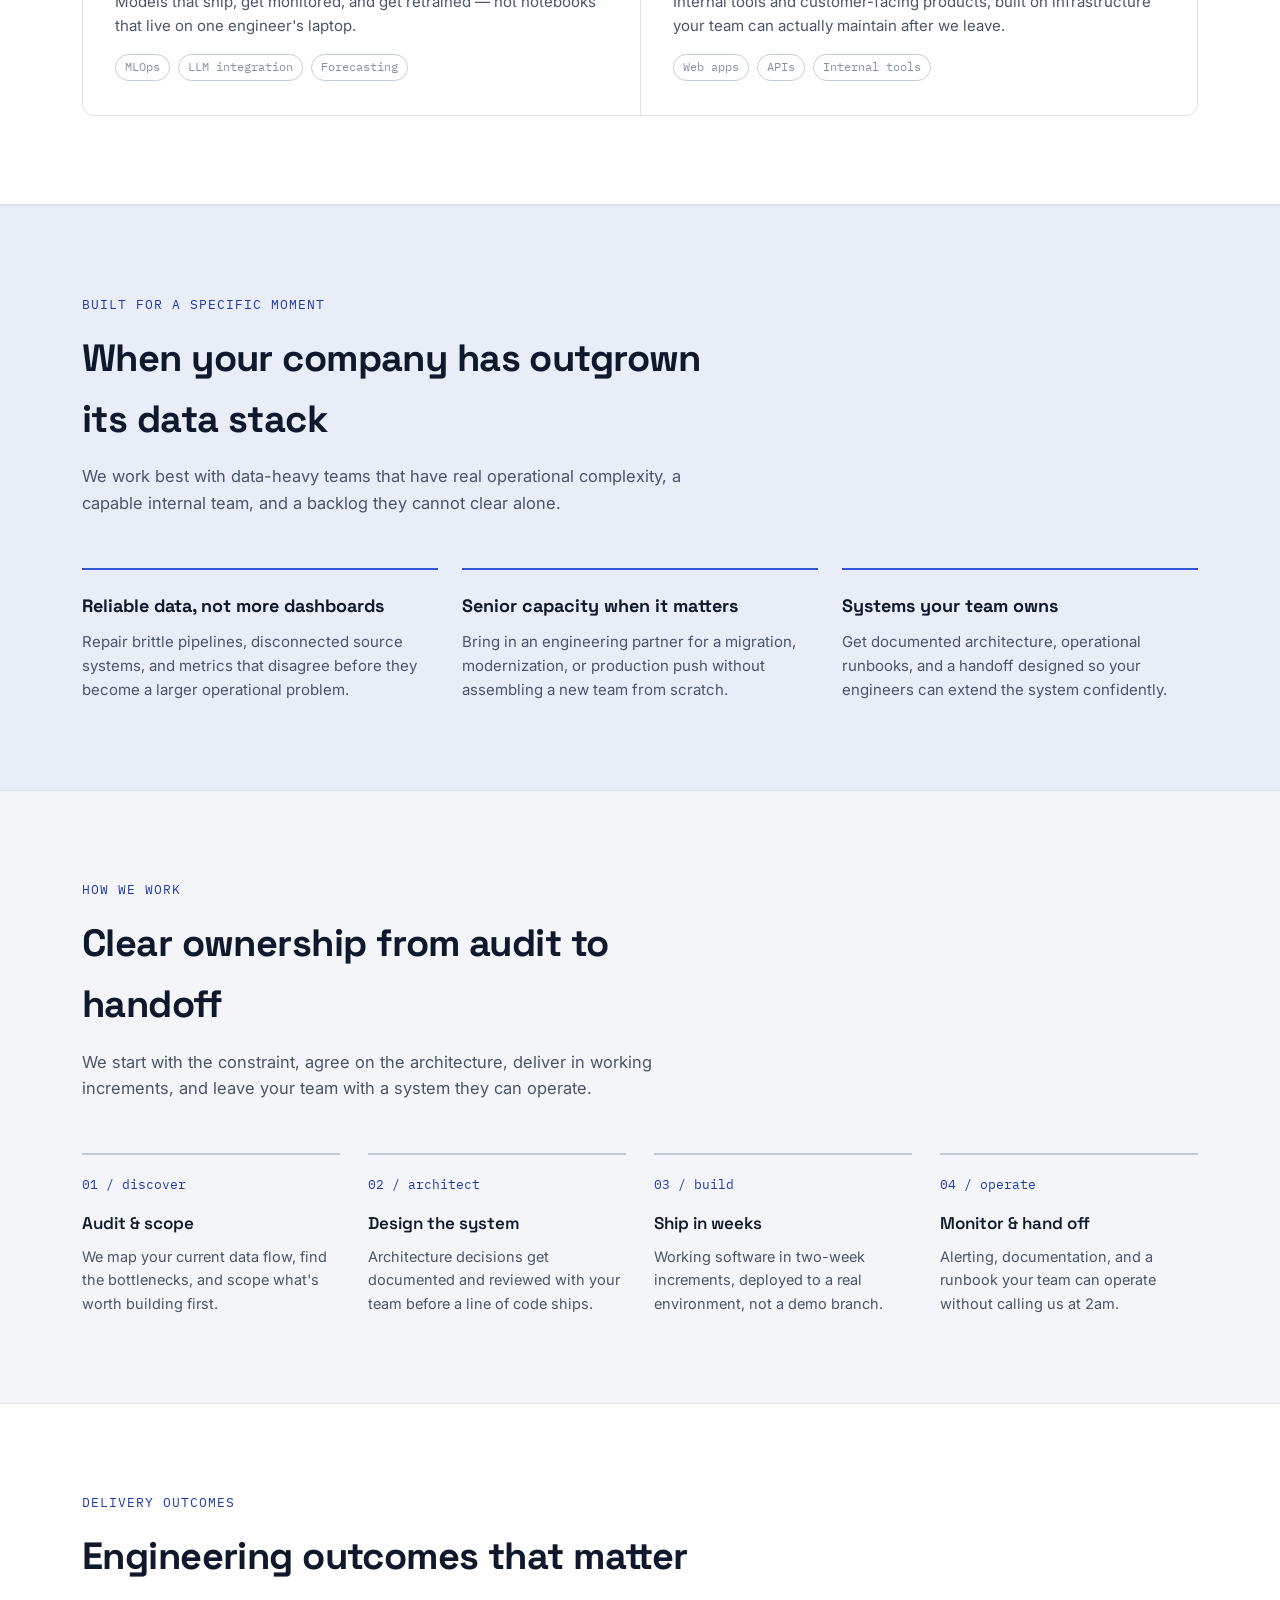
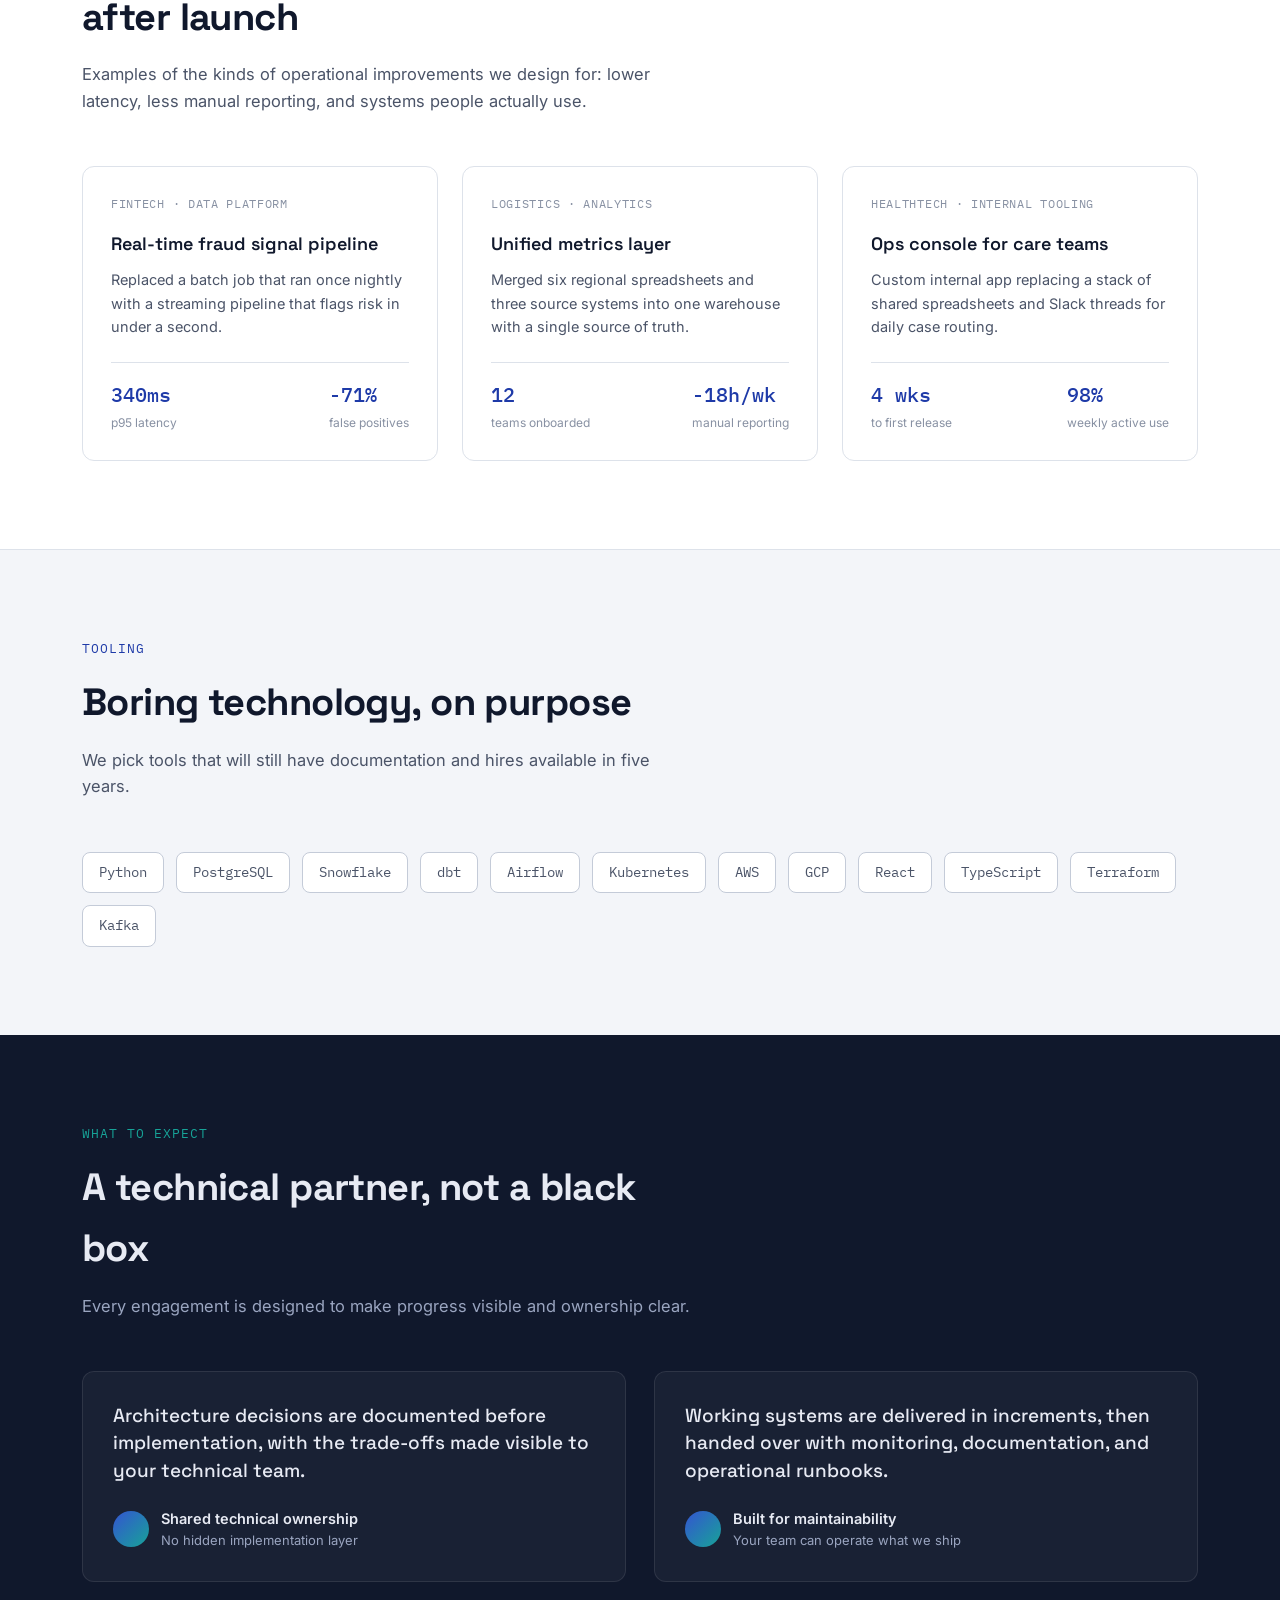
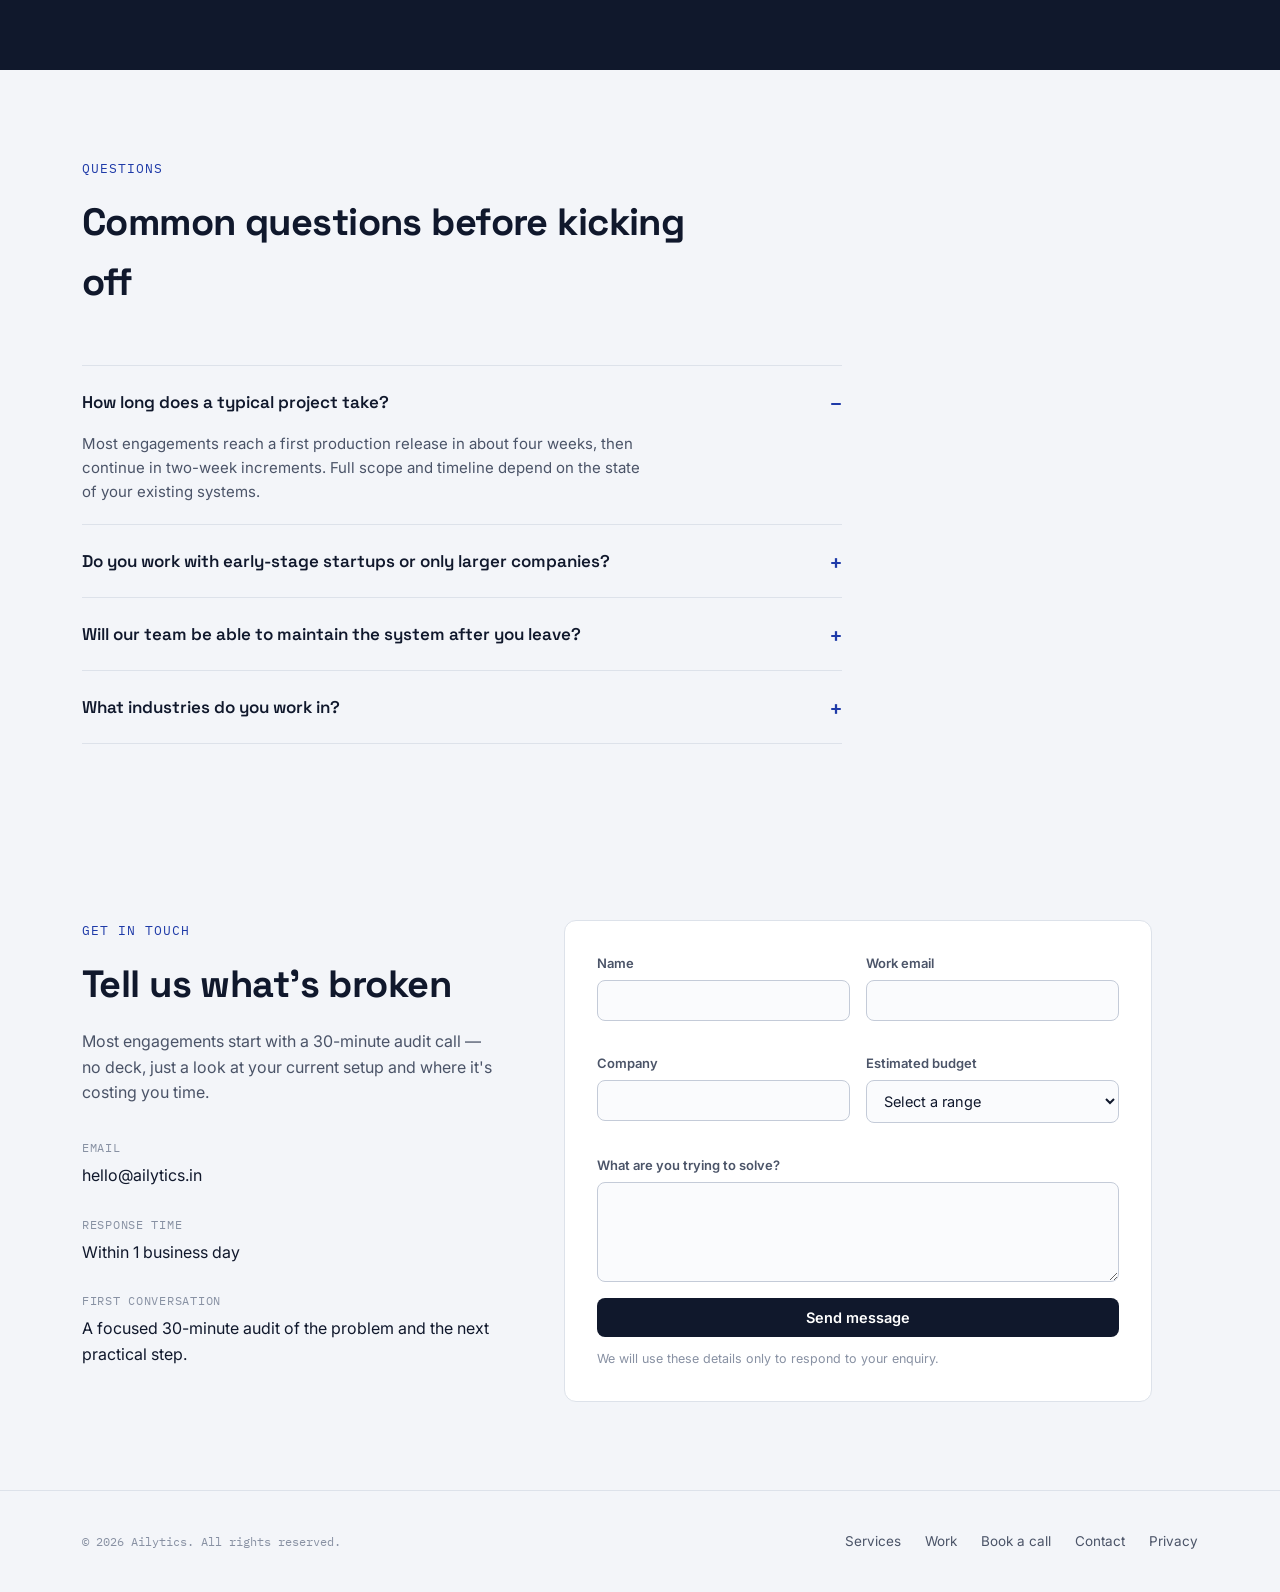
==== commit c9ff07e2: "Add files via upload" ====
--- a/index.html
+++ b/index.html
@@ -4,31 +4,30 @@
 <meta charset="UTF-8">
 <meta name="viewport" content="width=device-width, initial-scale=1.0">
 
-<!-- ===== PRIMARY SEO TAGS — replace https://www.ailytics-example.com with your real domain everywhere in this file ===== -->
-<title>Ailytics | Data Engineering, Analytics &amp; Custom Software Agency</title>
-<meta name="description" content="Ailytics is a data engineering and software agency: pipelines, analytics infrastructure, AI/ML systems, and custom software for growing teams. Book a free audit call.">
-<meta name="keywords" content="data engineering agency, data analytics company, custom software development, AI ML systems, data pipeline consulting, business intelligence services">
+<title>Ailytics | Production-Ready Data Systems for Growing Teams</title>
+<meta name="description" content="Ailytics builds reliable data pipelines, trusted analytics, and production-ready systems for growing companies that have outgrown spreadsheets and fragile workflows.">
+<meta name="keywords" content="data engineering services, data pipeline consulting, analytics engineering, AI-ready data infrastructure, data warehouse modernization, business intelligence services">
 <meta name="robots" content="index, follow, max-image-preview:large, max-snippet:-1, max-video-preview:-1">
-<meta name="author" content="Ailytics Data Systems">
-<link rel="canonical" href="https://www.ailytics-example.com/">
+<meta name="author" content="Ailytics">
+<link rel="canonical" href="https://ailytics.in/">
 <meta name="theme-color" content="#10182C">
 
 <!-- Open Graph / Facebook / LinkedIn -->
 <meta property="og:type" content="website">
-<meta property="og:url" content="https://www.ailytics-example.com/">
+<meta property="og:url" content="https://ailytics.in/">
 <meta property="og:site_name" content="Ailytics">
-<meta property="og:title" content="Ailytics | Data Engineering, Analytics &amp; Custom Software Agency">
-<meta property="og:description" content="Data pipelines, analytics infrastructure, AI/ML systems, and custom software for teams that need things to run themselves.">
-<meta property="og:image" content="https://www.ailytics-example.com/og-image.png">
+<meta property="og:title" content="Ailytics | Production-Ready Data Systems for Growing Teams">
+<meta property="og:description" content="Reliable data pipelines, trusted analytics, and production-ready systems for teams that have outgrown fragile workflows.">
+<meta property="og:image" content="https://ailytics.in/og-image.png">
 <meta property="og:image:width" content="1200">
 <meta property="og:image:height" content="630">
 <meta property="og:locale" content="en_US">
 
 <!-- Twitter / X -->
 <meta name="twitter:card" content="summary_large_image">
-<meta name="twitter:title" content="Ailytics | Data Engineering, Analytics &amp; Custom Software Agency">
-<meta name="twitter:description" content="Data pipelines, analytics infrastructure, AI/ML systems, and custom software for teams that need things to run themselves.">
-<meta name="twitter:image" content="https://www.ailytics-example.com/og-image.png">
+<meta name="twitter:title" content="Ailytics | Production-Ready Data Systems for Growing Teams">
+<meta name="twitter:description" content="Reliable data pipelines, trusted analytics, and production-ready systems for teams that have outgrown fragile workflows.">
+<meta name="twitter:image" content="https://ailytics.in/og-image.png">
 
 <!-- Favicons -->
 <link rel="icon" href="/favicon.ico" sizes="any">
@@ -45,18 +44,11 @@
 {
   "@context": "https://schema.org",
   "@type": "ProfessionalService",
-  "name": "Ailytics Data Systems",
-  "alternateName": "Ailytics",
-  "url": "https://www.ailytics-example.com/",
-  "logo": "https://www.ailytics-example.com/favicon-512.png",
-  "image": "https://www.ailytics-example.com/og-image.png",
-  "description": "Ailytics builds data pipelines, analytics infrastructure, dashboards, AI/ML systems, and custom software for growing teams.",
-  "email": "hello@ailytics-example.com",
-  "areaServed": ["United States", "European Union"],
-  "sameAs": [
-    "https://www.linkedin.com/company/ailytics-example",
-    "https://twitter.com/ailytics_example"
-  ],
+  "name": "Ailytics",
+  "url": "https://ailytics.in/",
+  "logo": "https://ailytics.in/favicon-512.png",
+  "image": "https://ailytics.in/og-image.png",
+  "description": "Ailytics builds reliable data pipelines, trusted analytics, and production-ready systems for growing teams.",
   "priceRange": "$$$",
   "hasOfferCatalog": {
     "@type": "OfferCatalog",
@@ -75,7 +67,7 @@
   "@context": "https://schema.org",
   "@type": "WebSite",
   "name": "Ailytics",
-  "url": "https://www.ailytics-example.com/"
+  "url": "https://ailytics.in/"
 }
 </script>
 <script type="application/ld+json">
@@ -482,6 +474,24 @@
     border-radius: 100px;
   }
 
+  /* ---------- fit ---------- */
+  .fit{ background: #E8EDF8; border-top: 1px solid var(--line); border-bottom: 1px solid var(--line); }
+  .fit-grid{
+    display:grid;
+    grid-template-columns: repeat(3, 1fr);
+    gap: 24px;
+  }
+  .fit-item{
+    border-top: 2px solid var(--accent);
+    padding: 22px 0 0;
+  }
+  .fit-item h3{
+    font-family: var(--font-display);
+    font-size: 18px;
+    margin-bottom: 9px;
+  }
+  .fit-item p{ color: var(--ink-soft); font-size: 15px; }
+
   /* ---------- process ---------- */
   .process-grid{
     display:grid;
@@ -612,10 +622,6 @@
   .quote-attr .name{ font-size: 14.5px; font-weight: 600; }
   .testimonials .section-head p{ color: #9AA5C0; }
   .testimonials .section-tag{ color: var(--accent-2); }
-  .testimonials .faq-item{ border-top-color: rgba(255,255,255,0.15); }
-  .testimonials .faq-item:last-child{ border-bottom-color: rgba(255,255,255,0.15); }
-  .testimonials .faq-item summary::after{ color: var(--accent-2); }
-  .testimonials .faq-item p{ color: #9AA5C0; }
 
   /* ---------- faq ---------- */
   .faq-list{ max-width: 760px; }
@@ -741,6 +747,7 @@
     .process-grid{ grid-template-columns: repeat(2, 1fr); }
     .work-grid{ grid-template-columns: 1fr; }
     .testimonial-grid{ grid-template-columns: 1fr; }
+    .fit-grid{ grid-template-columns: 1fr; }
     .contact-grid{ grid-template-columns: 1fr; gap: 40px; }
   }
   @media (max-width: 760px){
@@ -769,6 +776,13 @@
 </head>
 <body>
 
+  <div class="status-strip">
+    <div class="wrap">
+      <span>Data engineering · analytics · production systems</span>
+      <span class="meta">One accountable technical team</span>
+    </div>
+  </div>
+
   <header class="site">
     <div class="wrap">
       <nav>
@@ -782,7 +796,7 @@
           <li><a href="#contact">Contact</a></li>
         </ul>
         <div class="nav-cta">
-          <a href="https://calendly.com/patnidevesh4/30min" class="btn btn-ghost btn-sm" target="_blank" rel="noopener noreferrer">Book a call</a>
+          <a href="https://calendly.com/ailyticssystem/30min" class="btn btn-ghost btn-sm" target="_blank" rel="noopener noreferrer">Book a call</a>
           <a href="#contact" class="btn btn-primary btn-sm">Start a project</a>
           <button class="menu-toggle" id="menuToggle" aria-label="Toggle menu" aria-expanded="false">
             <span></span><span></span><span></span>
@@ -797,9 +811,9 @@
     <section class="hero">
       <div class="wrap">
         <div>
-          <span class="eyebrow"><span class="status-dot" style="margin-right:0"></span>Now booking projects</span>
-          <h1>We turn raw data into systems that <em>run themselves.</em></h1>
-          <p class="lede">Ailytics designs and builds data pipelines, analytics infrastructure, dashboards and software that let teams stop babysitting spreadsheets and start shipping decisions.</p>
+          <span class="eyebrow">For teams that have outgrown fragile data workflows</span>
+          <h1>From messy data to <em>production-ready systems.</em></h1>
+          <p class="lede">Ailytics is the accountable engineering team for growing companies that need reliable pipelines, trusted metrics, and software their own team can maintain.</p>
           <div class="hero-actions">
             <a href="#contact" class="btn btn-primary">Start a project →</a>
             <a href="#work" class="btn btn-ghost">See our work</a>
@@ -883,13 +897,38 @@
       </div>
     </section>
 
+    <!-- FIT -->
+    <section id="fit" class="fit">
+      <div class="wrap">
+        <div class="section-head reveal">
+          <span class="section-tag">Built for a specific moment</span>
+          <h2>When your company has outgrown its data stack</h2>
+          <p>We work best with data-heavy teams that have real operational complexity, a capable internal team, and a backlog they cannot clear alone.</p>
+        </div>
+        <div class="fit-grid reveal">
+          <div class="fit-item">
+            <h3>Reliable data, not more dashboards</h3>
+            <p>Repair brittle pipelines, disconnected source systems, and metrics that disagree before they become a larger operational problem.</p>
+          </div>
+          <div class="fit-item">
+            <h3>Senior capacity when it matters</h3>
+            <p>Bring in an engineering partner for a migration, modernization, or production push without assembling a new team from scratch.</p>
+          </div>
+          <div class="fit-item">
+            <h3>Systems your team owns</h3>
+            <p>Get documented architecture, operational runbooks, and a handoff designed so your engineers can extend the system confidently.</p>
+          </div>
+        </div>
+      </div>
+    </section>
+
     <!-- PROCESS -->
     <section id="process">
       <div class="wrap">
         <div class="section-head reveal">
           <span class="section-tag">How we work</span>
-          <h2>Four stages, in order, every time</h2>
-          <p>The sequence matters — we don't build before we've architected, and we don't architect before we understand what's actually broken.</p>
+          <h2>Clear ownership from audit to handoff</h2>
+          <p>We start with the constraint, agree on the architecture, deliver in working increments, and leave your team with a system they can operate.</p>
         </div>
 
         <div class="process-grid reveal">
@@ -921,8 +960,9 @@
     <section id="work" class="work">
       <div class="wrap">
         <div class="section-head reveal">
-          <span class="section-tag">Selected work</span>
-          <h2>Systems in production, not case studies in a PDF</h2>
+          <span class="section-tag">Delivery outcomes</span>
+          <h2>Engineering outcomes that matter after launch</h2>
+          <p>Examples of the kinds of operational improvements we design for: lower latency, less manual reporting, and systems people actually use.</p>
         </div>
 
         <div class="work-grid reveal">
@@ -975,8 +1015,35 @@
       </div>
     </section>
 
+    <!-- DELIVERY PRINCIPLES -->
+    <section class="testimonials">
+      <div class="wrap">
+        <div class="section-head reveal">
+          <span class="section-tag">What to expect</span>
+          <h2>A technical partner, not a black box</h2>
+          <p>Every engagement is designed to make progress visible and ownership clear.</p>
+        </div>
+        <div class="testimonial-grid reveal">
+          <div class="quote-card">
+            <p class="q">Architecture decisions are documented before implementation, with the trade-offs made visible to your technical team.</p>
+            <div class="quote-attr">
+              <div class="quote-avatar"></div>
+              <div><div class="name">Shared technical ownership</div><div class="role">No hidden implementation layer</div></div>
+            </div>
+          </div>
+          <div class="quote-card">
+            <p class="q">Working systems are delivered in increments, then handed over with monitoring, documentation, and operational runbooks.</p>
+            <div class="quote-attr">
+              <div class="quote-avatar"></div>
+              <div><div class="name">Built for maintainability</div><div class="role">Your team can operate what we ship</div></div>
+            </div>
+          </div>
+        </div>
+      </div>
+    </section>
+
     <!-- FAQ -->
-    <section id="faq" class="testimonials">
+    <section id="faq">
       <div class="wrap">
         <div class="section-head reveal">
           <span class="section-tag">Questions</span>
@@ -1013,14 +1080,20 @@
             <p style="color:var(--ink-soft); margin-bottom:32px;">Most engagements start with a 30-minute audit call — no deck, just a look at your current setup and where it's costing you time.</p>
 
             <div class="item">
+              <div class="k">Email</div>
+              <a class="v" href="mailto:hello@ailytics.in">hello@ailytics.in</a>
+            </div>
+            <div class="item">
               <div class="k">Response time</div>
               <div class="v">Within 1 business day</div>
             </div>
-
-            <a href="https://calendly.com/patnidevesh4/30min" class="btn btn-primary" target="_blank" rel="noopener noreferrer" style="margin-top:8px;">Book a call on Calendly →</a>
-          </div>
-
-          <form id="contactForm" class="reveal" novalidate action="https://formspree.io/f/xaqrzwgz" method="POST">
+            <div class="item">
+              <div class="k">First conversation</div>
+              <div class="v">A focused 30-minute audit of the problem and the next practical step.</div>
+            </div>
+          </div>
+
+          <form id="contactForm" class="reveal" novalidate>
             <div class="form-row">
               <div class="field">
                 <label for="name">Name</label>
@@ -1031,15 +1104,28 @@
                 <input type="email" id="email" name="email" required autocomplete="email">
               </div>
             </div>
-            <div class="field">
-              <label for="company">Company</label>
-              <input type="text" id="company" name="company" autocomplete="organization">
+            <div class="form-row">
+              <div class="field">
+                <label for="company">Company</label>
+                <input type="text" id="company" name="company" autocomplete="organization">
+              </div>
+              <div class="field">
+                <label for="budget">Estimated budget</label>
+                <select id="budget" name="budget">
+                  <option value="">Select a range</option>
+                  <option>Under $10k</option>
+                  <option>$10k – $50k</option>
+                  <option>$50k – $150k</option>
+                  <option>$150k+</option>
+                </select>
+              </div>
             </div>
             <div class="field">
               <label for="message">What are you trying to solve?</label>
               <textarea id="message" name="message" required></textarea>
             </div>
             <button type="submit" class="btn btn-primary" style="width:100%; justify-content:center;">Send message</button>
+            <p class="form-note">We will use these details only to respond to your enquiry.</p>
             <p id="form-status"></p>
           </form>
         </div>
@@ -1049,10 +1135,11 @@
 
   <footer>
     <div class="wrap">
-      <span class="copyright">© 2026 Ailytics Data Systems. All rights reserved.</span>
+      <span class="copyright">© 2026 Ailytics. All rights reserved.</span>
       <ul class="foot-links">
         <li><a href="#services">Services</a></li>
         <li><a href="#work">Work</a></li>
+        <li><a href="https://calendly.com/your-calendly-link" target="_blank" rel="noopener noreferrer">Book a call</a></li>
         <li><a href="#contact">Contact</a></li>
         <li><a href="#" onclick="return false;">Privacy</a></li>
       </ul>
@@ -1090,39 +1177,19 @@
       revealEls.forEach(el => el.classList.add('in'));
     }
 
-    // contact form — submits to Formspree via AJAX
+    // contact form (front-end only demo)
     const form = document.getElementById('contactForm');
     const status = document.getElementById('form-status');
-    const submitBtn = form.querySelector('button[type="submit"]');
-    form.addEventListener('submit', async (e) => {
+    form.addEventListener('submit', (e) => {
       e.preventDefault();
       if (!form.checkValidity()) {
         form.reportValidity();
         return;
       }
-      submitBtn.disabled = true;
-      try {
-        const response = await fetch(form.action, {
-          method: 'POST',
-          body: new FormData(form),
-          headers: { 'Accept': 'application/json' }
-        });
-        if (response.ok) {
-          status.textContent = 'Thanks — your message has been sent. We\'ll get back to you within 1 business day.';
-          status.style.color = 'var(--accent-ink)';
-          form.reset();
-        } else {
-          const data = await response.json().catch(() => null);
-          status.textContent = (data && data.errors && data.errors.map(err => err.message).join(', ')) || 'Something went wrong — please try again or email us directly.';
-          status.style.color = '#C0392B';
-        }
-      } catch (err) {
-        status.textContent = 'Something went wrong — please check your connection and try again.';
-        status.style.color = '#C0392B';
-      } finally {
-        status.classList.add('visible');
-        submitBtn.disabled = false;
-      }
+      status.textContent = 'Thanks. This preview form is ready to connect to your inbox or CRM before launch.';
+      status.style.color = 'var(--accent-ink)';
+      status.classList.add('visible');
+      form.reset();
     });
   </script>
 </body>
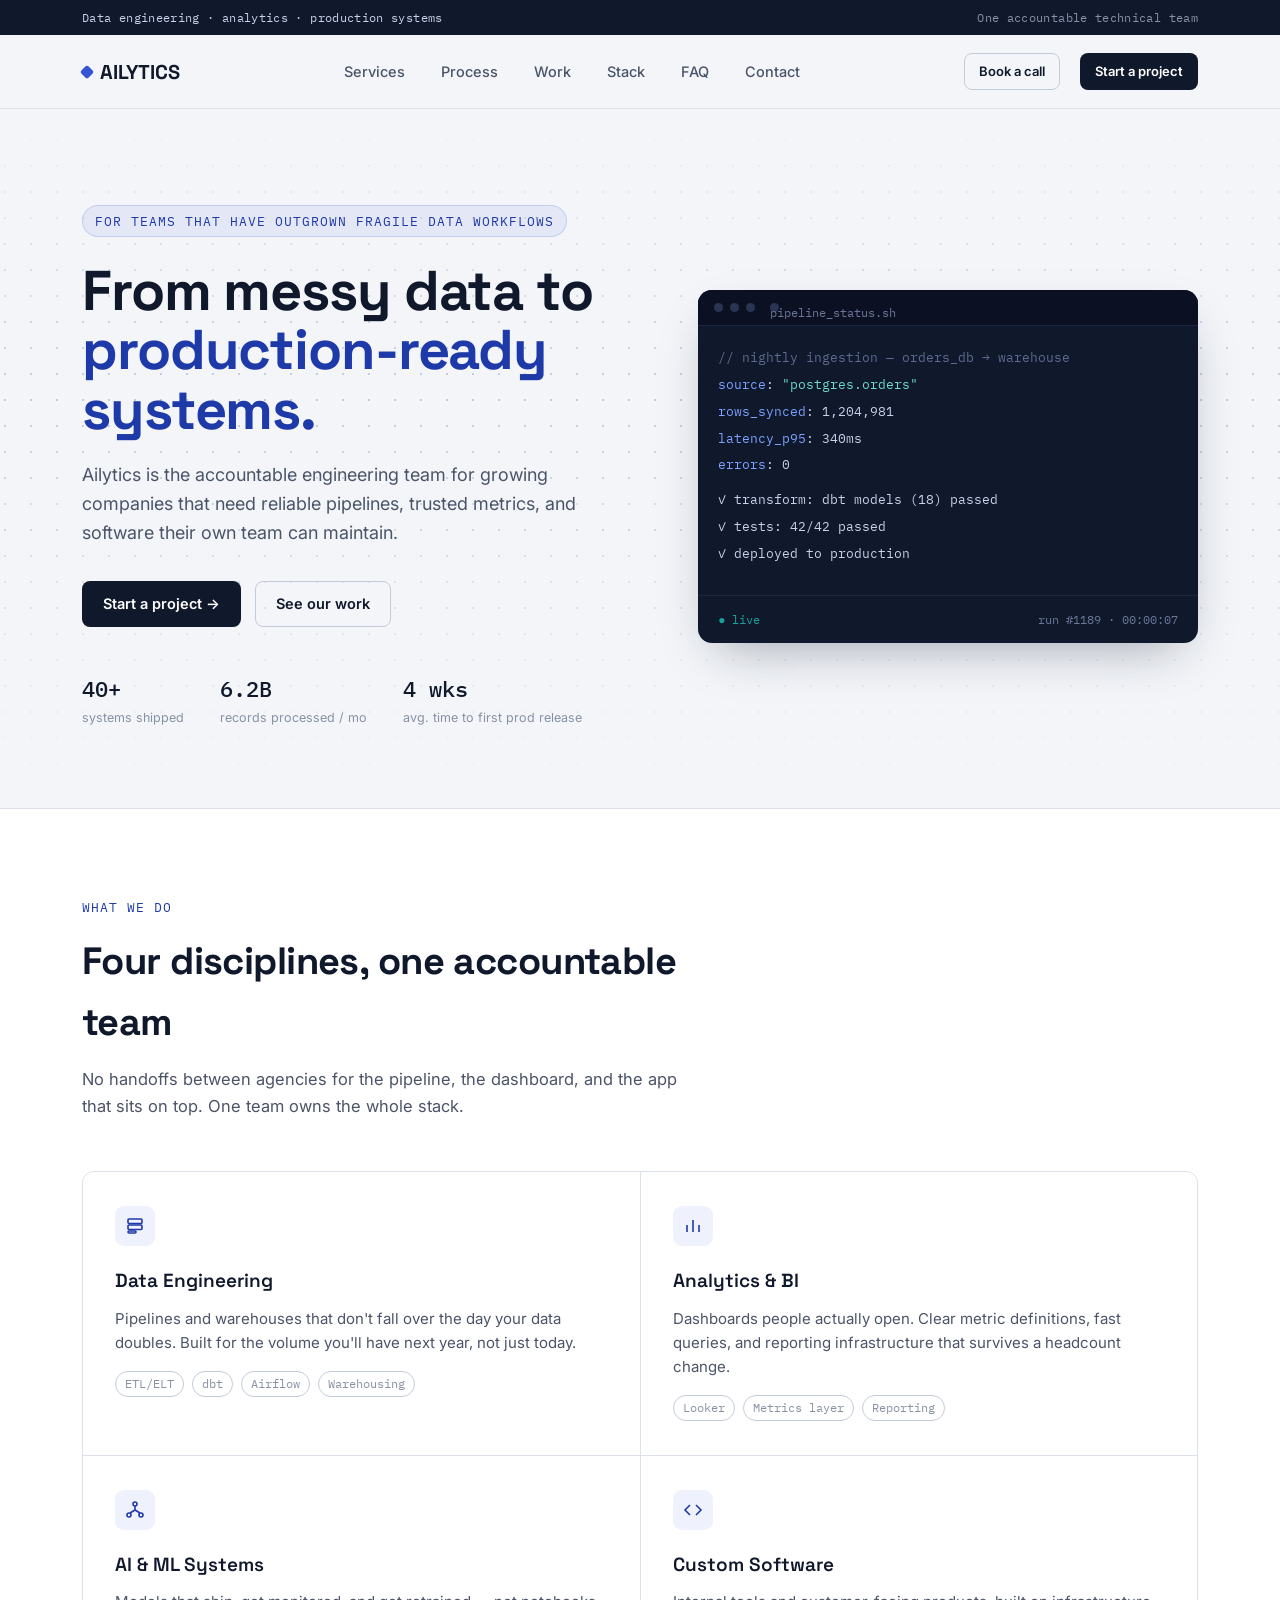
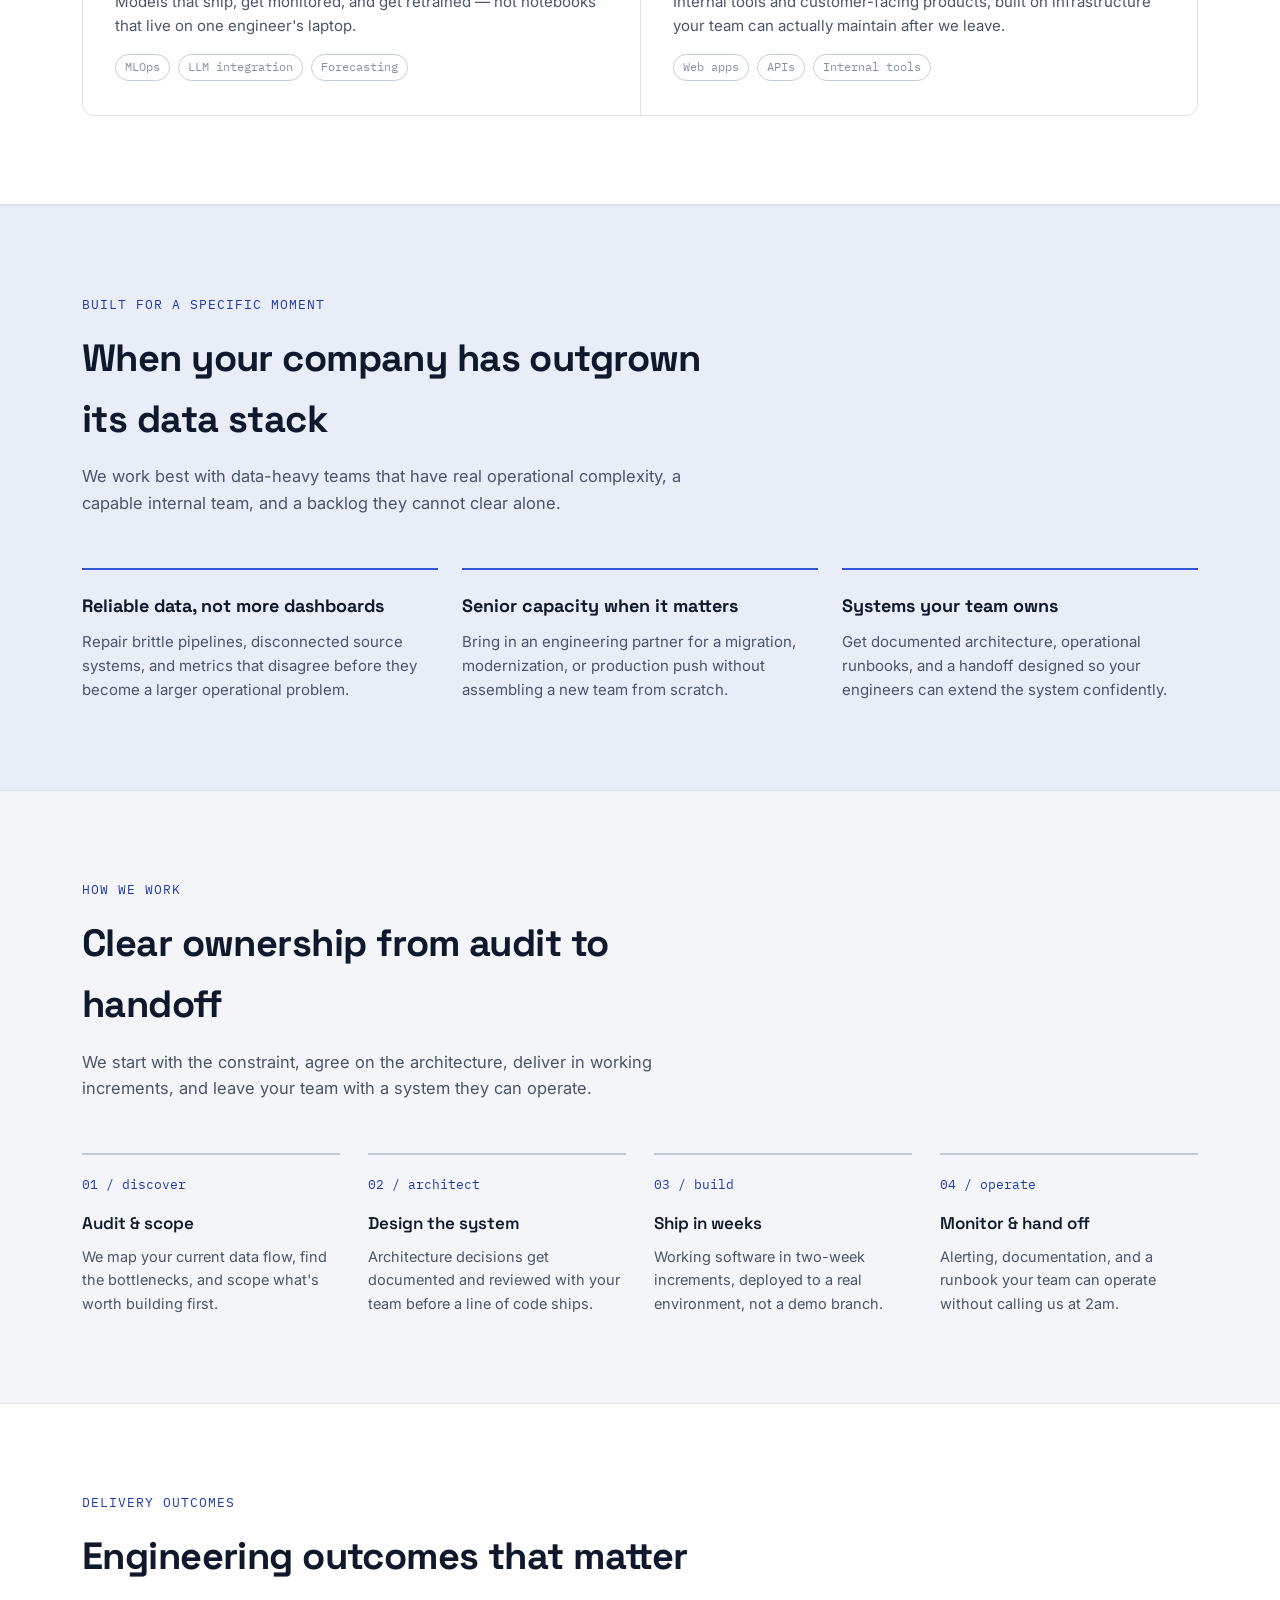
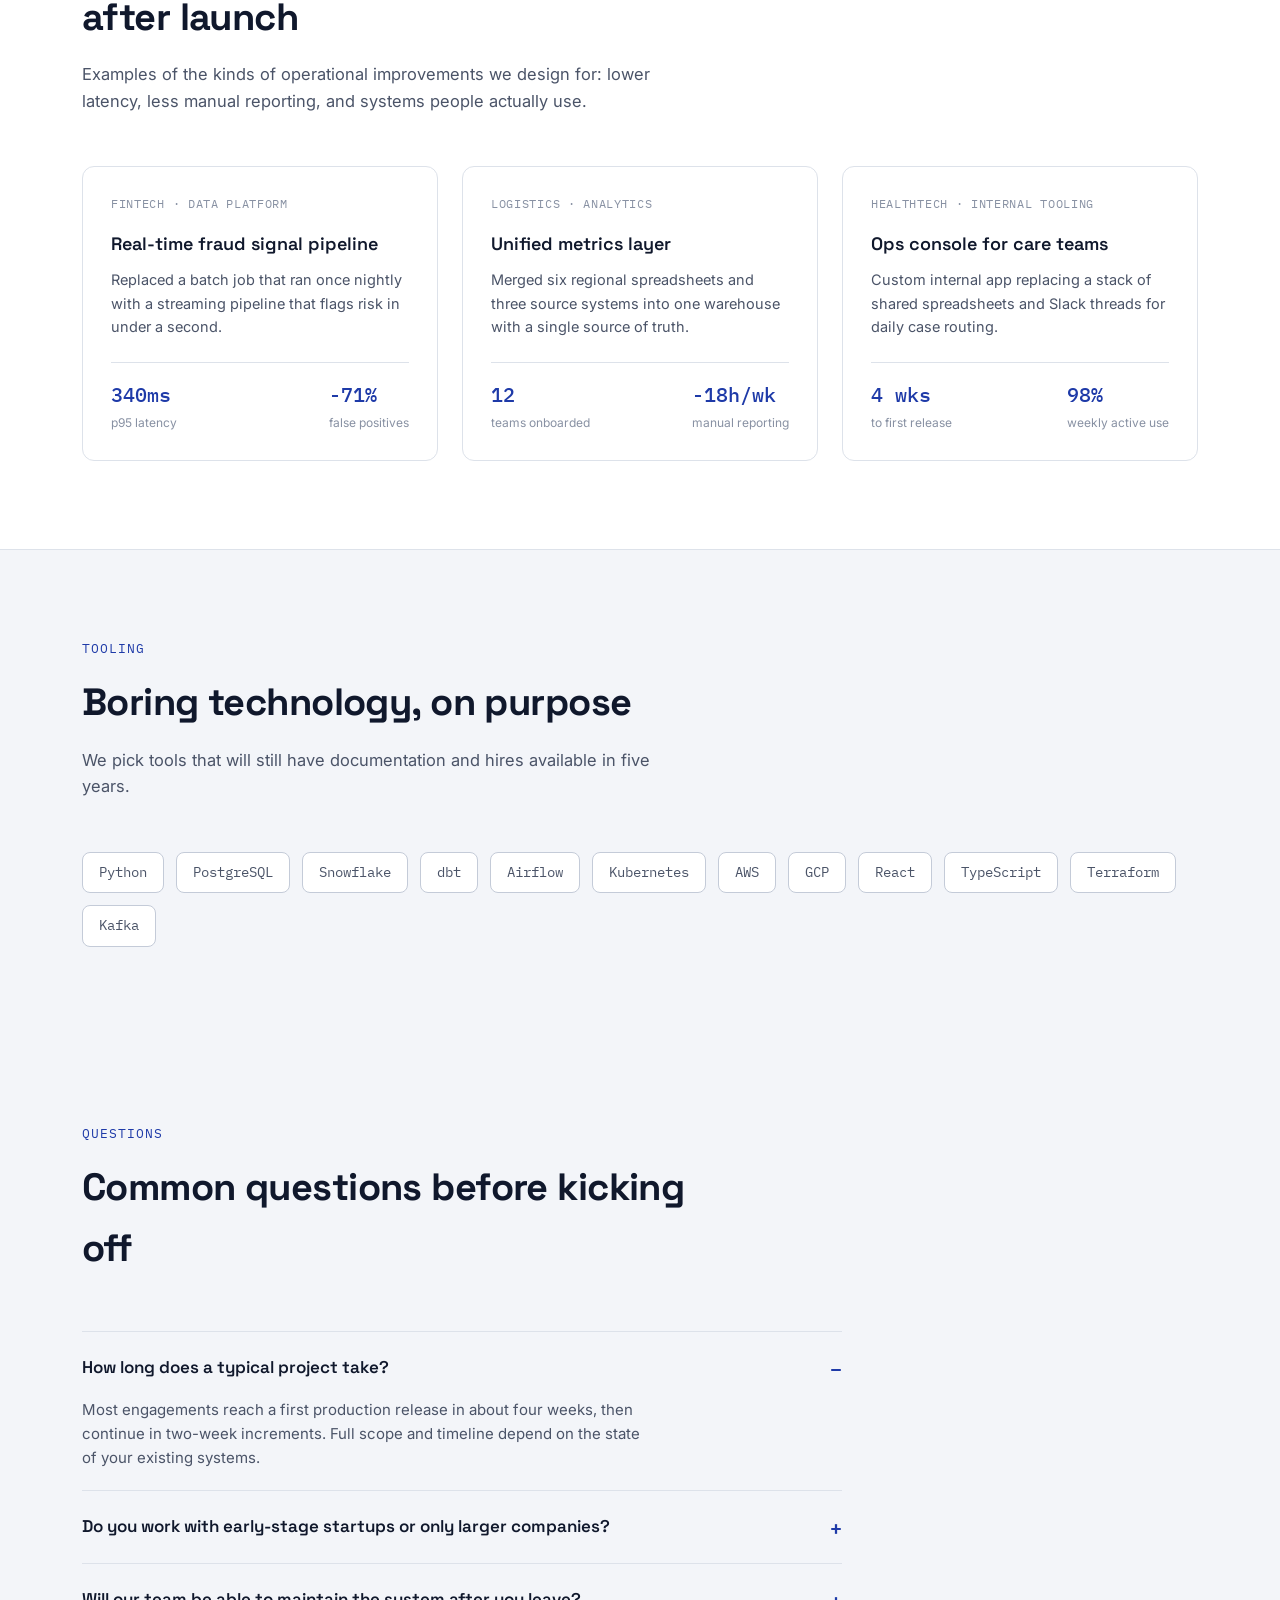
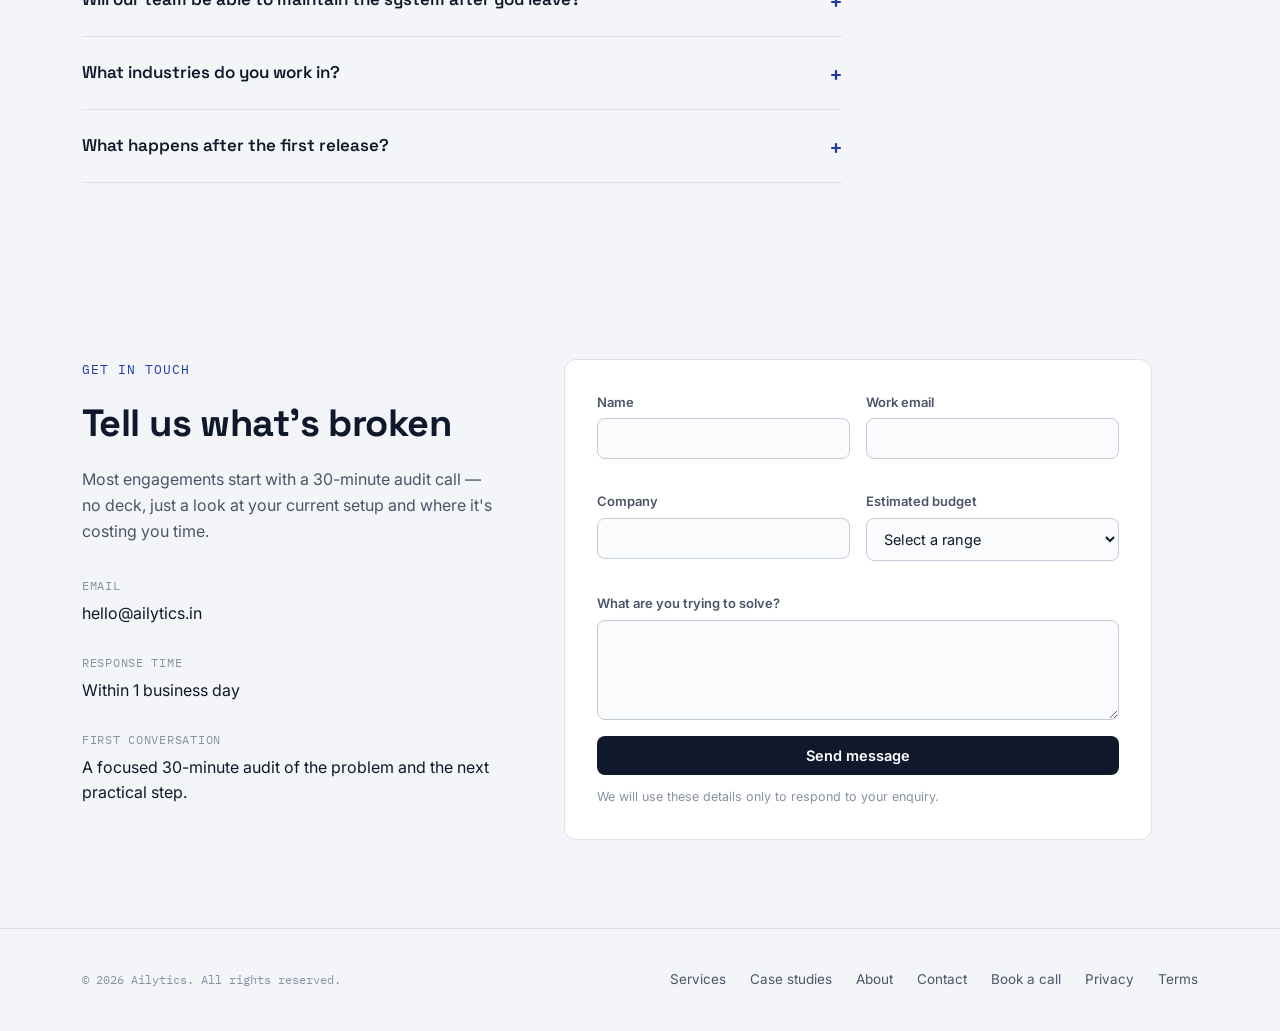
==== commit 6b4dc256: "Add files via upload" ====
--- a/index.html
+++ b/index.html
@@ -94,6 +94,11 @@
       "@type": "Question",
       "name": "What industries do you work in?",
       "acceptedAnswer": { "@type": "Answer", "text": "We've shipped systems in fintech, logistics, and healthtech, and generally work well with any team that has real operational data and outgrown manual processes." }
+    },
+    {
+      "@type": "Question",
+      "name": "What happens after the first release?",
+      "acceptedAnswer": { "@type": "Answer", "text": "We agree the next priorities in two-week increments and provide monitoring, documentation, and a practical handoff path for your team." }
     }
   ]
 }
@@ -731,6 +736,15 @@
     color: var(--ink-faint);
   }
 
+  .mobile-booking{
+    display:none;
+    position:fixed;
+    right:16px;
+    bottom:16px;
+    z-index:60;
+    box-shadow: 0 10px 24px rgba(16,24,44,0.24);
+  }
+
   /* ---------- reveal ---------- */
   .reveal{
     opacity: 0;
@@ -771,6 +785,7 @@
     .process-grid{ grid-template-columns: 1fr; }
     .form-row{ grid-template-columns: 1fr; }
     .status-strip .meta{ display:none; }
+    .mobile-booking{ display:inline-flex; }
   }
 </style>
 </head>
@@ -788,12 +803,12 @@
       <nav>
         <a href="#top" class="logo"><span class="mark"></span>AILYTICS</a>
         <ul class="nav-links" id="navLinks">
-          <li><a href="#services">Services</a></li>
+          <li><a href="services.html">Services</a></li>
           <li><a href="#process">Process</a></li>
           <li><a href="#work">Work</a></li>
           <li><a href="#stack">Stack</a></li>
           <li><a href="#faq">FAQ</a></li>
-          <li><a href="#contact">Contact</a></li>
+          <li><a href="contact.html">Contact</a></li>
         </ul>
         <div class="nav-cta">
           <a href="https://calendly.com/ailyticssystem/30min" class="btn btn-ghost btn-sm" target="_blank" rel="noopener noreferrer">Book a call</a>
@@ -815,8 +830,8 @@
           <h1>From messy data to <em>production-ready systems.</em></h1>
           <p class="lede">Ailytics is the accountable engineering team for growing companies that need reliable pipelines, trusted metrics, and software their own team can maintain.</p>
           <div class="hero-actions">
-            <a href="#contact" class="btn btn-primary">Start a project →</a>
-            <a href="#work" class="btn btn-ghost">See our work</a>
+            <a href="contact.html" class="btn btn-primary">Start a project →</a>
+            <a href="case-studies.html" class="btn btn-ghost">See our work</a>
           </div>
           <div class="hero-stats">
             <div><div class="num">40+</div><div class="label">systems shipped</div></div>
@@ -1011,33 +1026,6 @@
           <span>Python</span><span>PostgreSQL</span><span>Snowflake</span><span>dbt</span>
           <span>Airflow</span><span>Kubernetes</span><span>AWS</span><span>GCP</span>
           <span>React</span><span>TypeScript</span><span>Terraform</span><span>Kafka</span>
-        </div>
-      </div>
-    </section>
-
-    <!-- DELIVERY PRINCIPLES -->
-    <section class="testimonials">
-      <div class="wrap">
-        <div class="section-head reveal">
-          <span class="section-tag">What to expect</span>
-          <h2>A technical partner, not a black box</h2>
-          <p>Every engagement is designed to make progress visible and ownership clear.</p>
-        </div>
-        <div class="testimonial-grid reveal">
-          <div class="quote-card">
-            <p class="q">Architecture decisions are documented before implementation, with the trade-offs made visible to your technical team.</p>
-            <div class="quote-attr">
-              <div class="quote-avatar"></div>
-              <div><div class="name">Shared technical ownership</div><div class="role">No hidden implementation layer</div></div>
-            </div>
-          </div>
-          <div class="quote-card">
-            <p class="q">Working systems are delivered in increments, then handed over with monitoring, documentation, and operational runbooks.</p>
-            <div class="quote-attr">
-              <div class="quote-avatar"></div>
-              <div><div class="name">Built for maintainability</div><div class="role">Your team can operate what we ship</div></div>
-            </div>
-          </div>
         </div>
       </div>
     </section>
@@ -1066,6 +1054,10 @@
             <summary>What industries do you work in?</summary>
             <p>We've shipped systems in fintech, logistics, and healthtech, and generally work well with any team that has real operational data and outgrown manual processes.</p>
           </details>
+          <details class="faq-item">
+            <summary>What happens after the first release?</summary>
+            <p>We agree the next priorities in two-week increments and provide monitoring, documentation, and a practical handoff path for your team.</p>
+          </details>
         </div>
       </div>
     </section>
@@ -1137,11 +1129,13 @@
     <div class="wrap">
       <span class="copyright">© 2026 Ailytics. All rights reserved.</span>
       <ul class="foot-links">
-        <li><a href="#services">Services</a></li>
-        <li><a href="#work">Work</a></li>
-        <li><a href="https://calendly.com/your-calendly-link" target="_blank" rel="noopener noreferrer">Book a call</a></li>
-        <li><a href="#contact">Contact</a></li>
-        <li><a href="#" onclick="return false;">Privacy</a></li>
+        <li><a href="services.html">Services</a></li>
+        <li><a href="case-studies.html">Case studies</a></li>
+        <li><a href="about.html">About</a></li>
+        <li><a href="contact.html">Contact</a></li>
+        <li><a href="https://calendly.com/ailyticssystem/30min" target="_blank" rel="noopener noreferrer">Book a call</a></li>
+        <li><a href="privacy.html">Privacy</a></li>
+        <li><a href="terms.html">Terms</a></li>
       </ul>
     </div>
   </footer>
@@ -1177,7 +1171,7 @@
       revealEls.forEach(el => el.classList.add('in'));
     }
 
-    // contact form (front-end only demo)
+    // contact form
     const form = document.getElementById('contactForm');
     const status = document.getElementById('form-status');
     form.addEventListener('submit', (e) => {
@@ -1186,11 +1180,9 @@
         form.reportValidity();
         return;
       }
-      status.textContent = 'Thanks. This preview form is ready to connect to your inbox or CRM before launch.';
-      status.style.color = 'var(--accent-ink)';
-      status.classList.add('visible');
-      form.reset();
+      window.location.href = 'thank-you.html';
     });
   </script>
+  <a class="btn btn-primary mobile-booking" href="https://calendly.com/ailyticssystem/30min" target="_blank" rel="noopener noreferrer">Book a call</a>
 </body>
 </html>
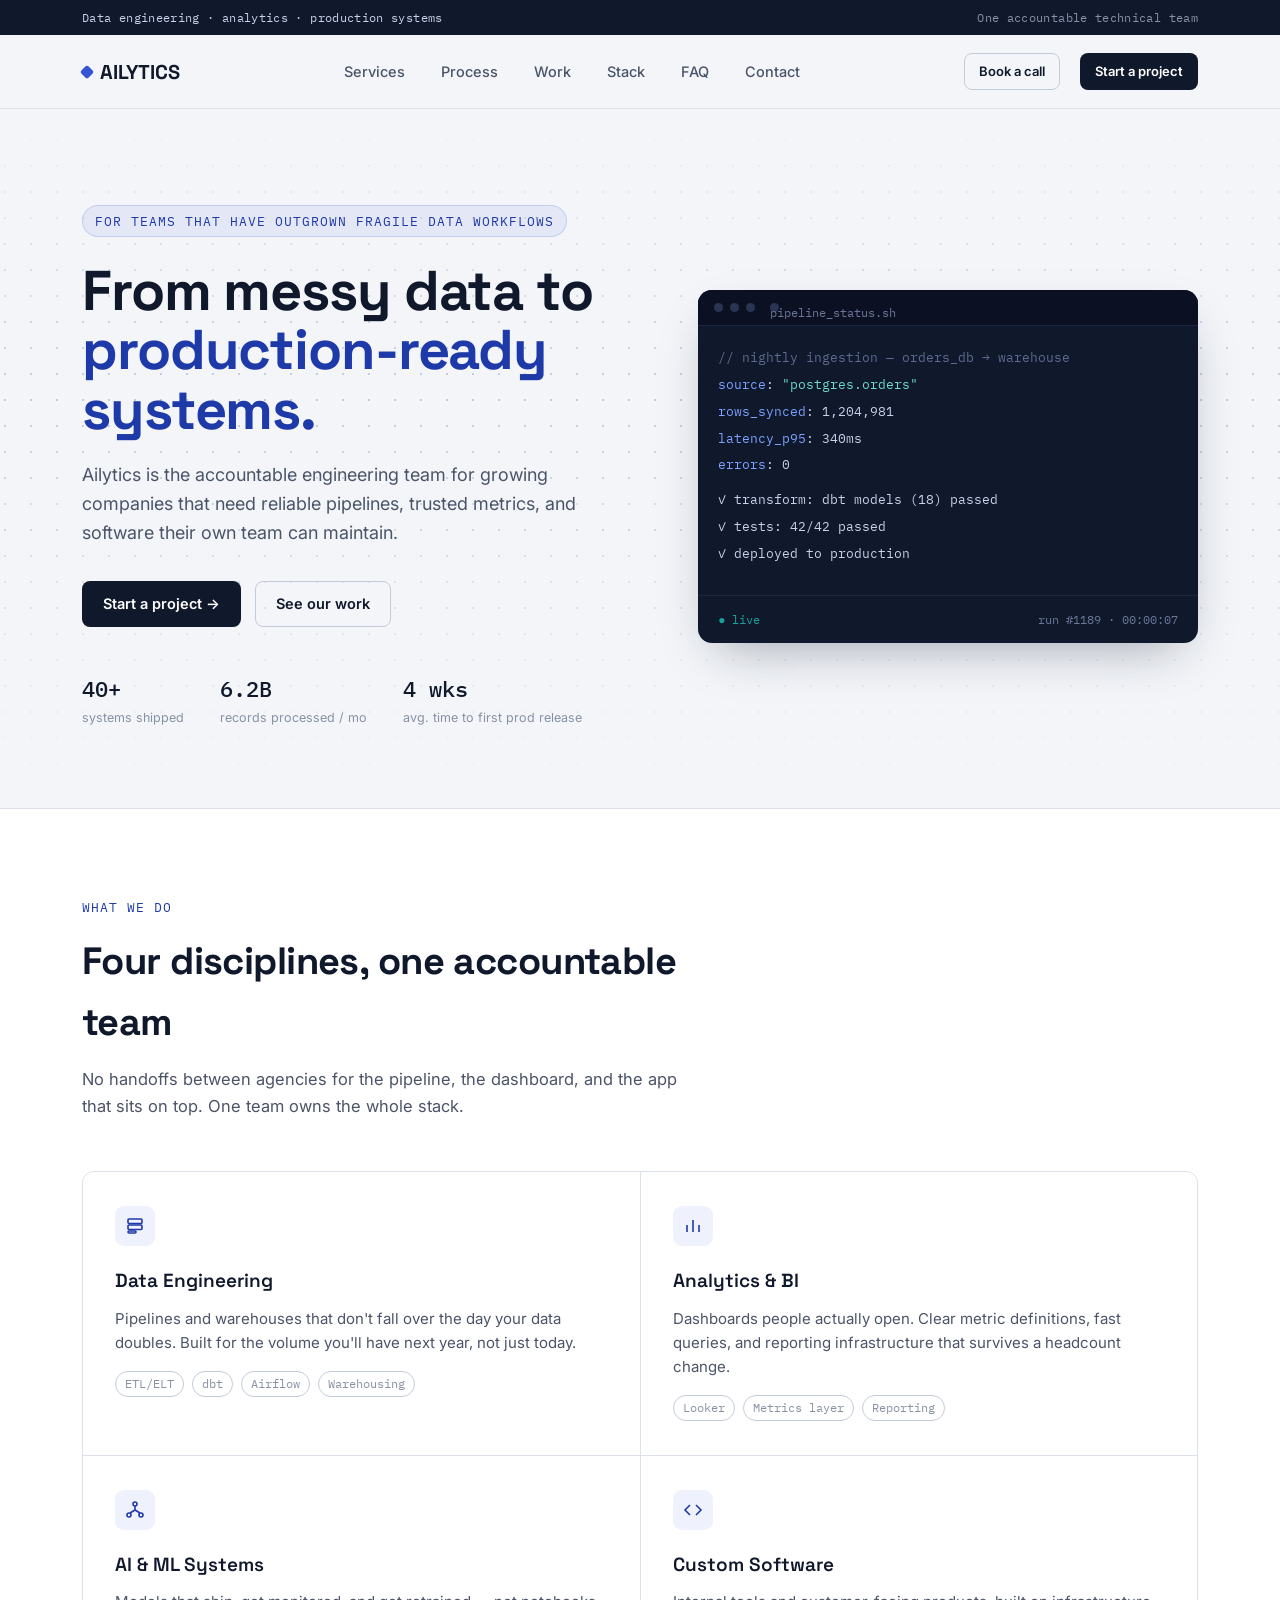
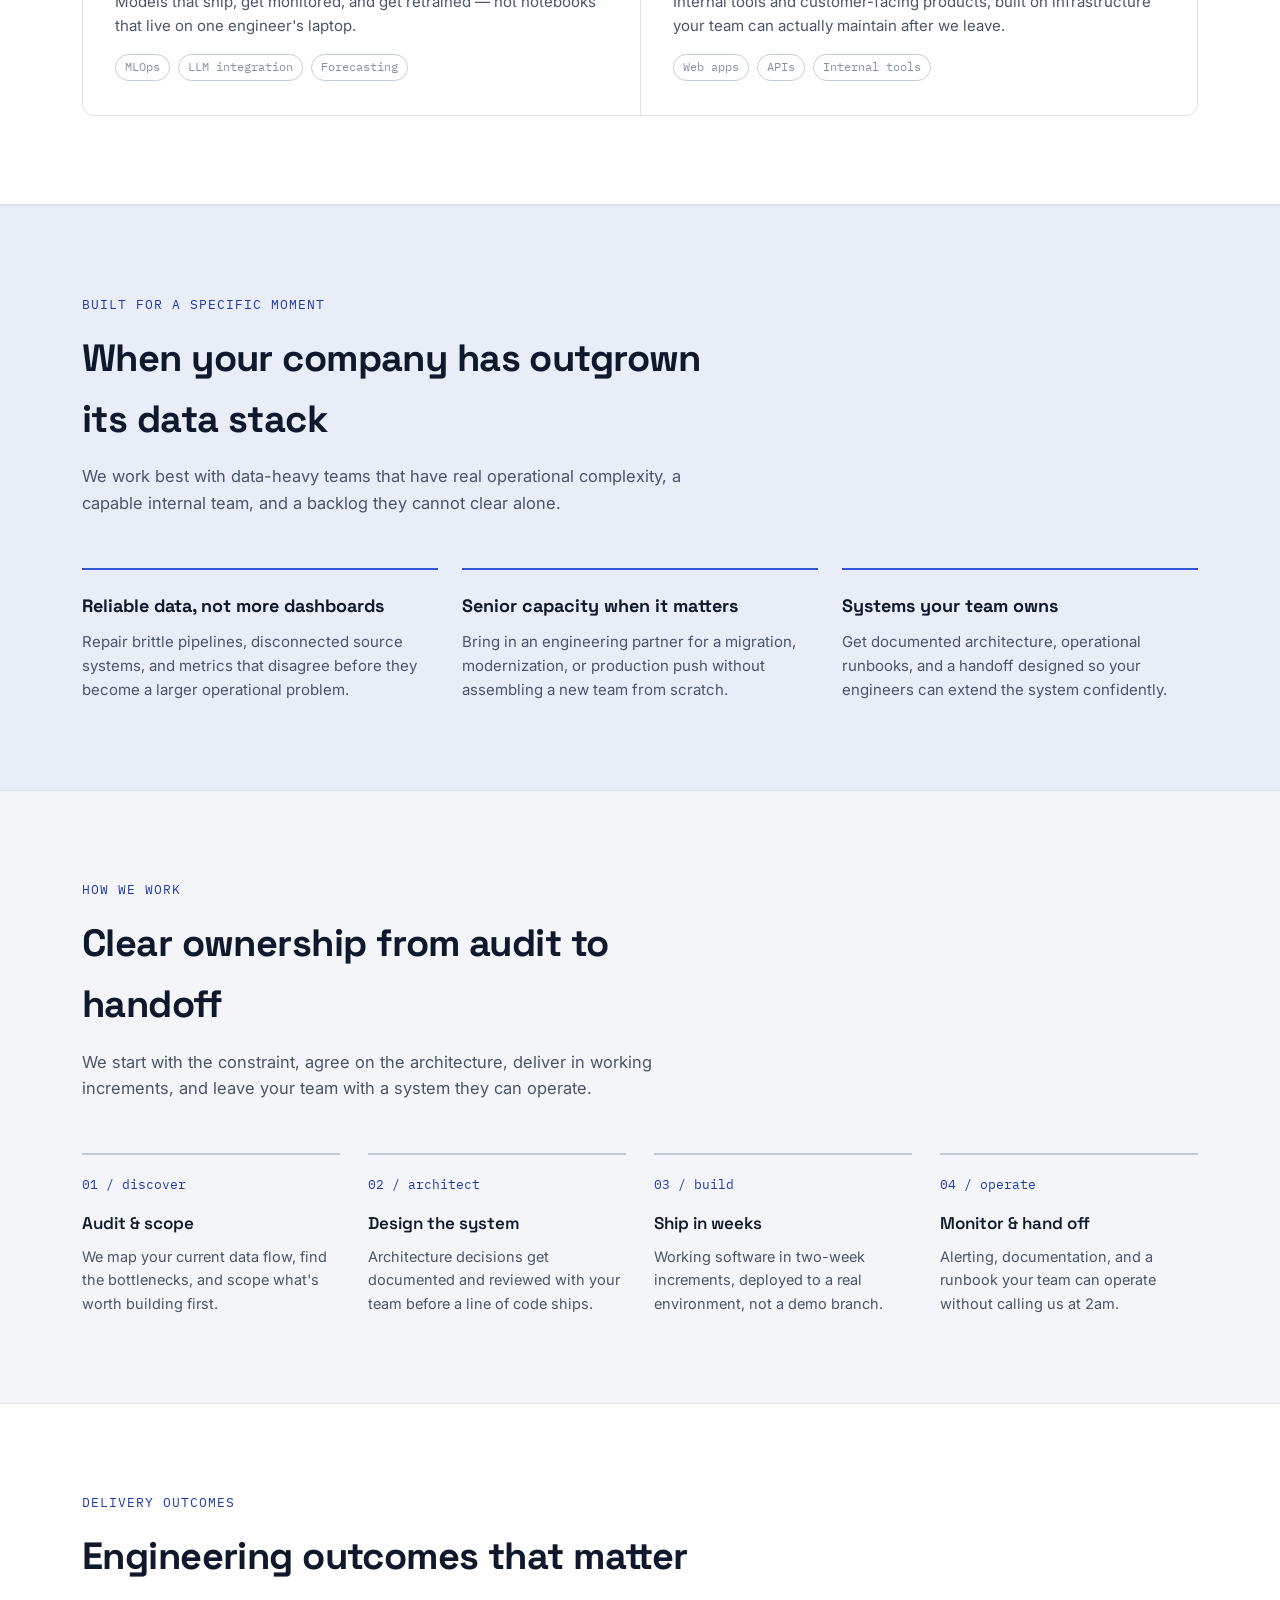
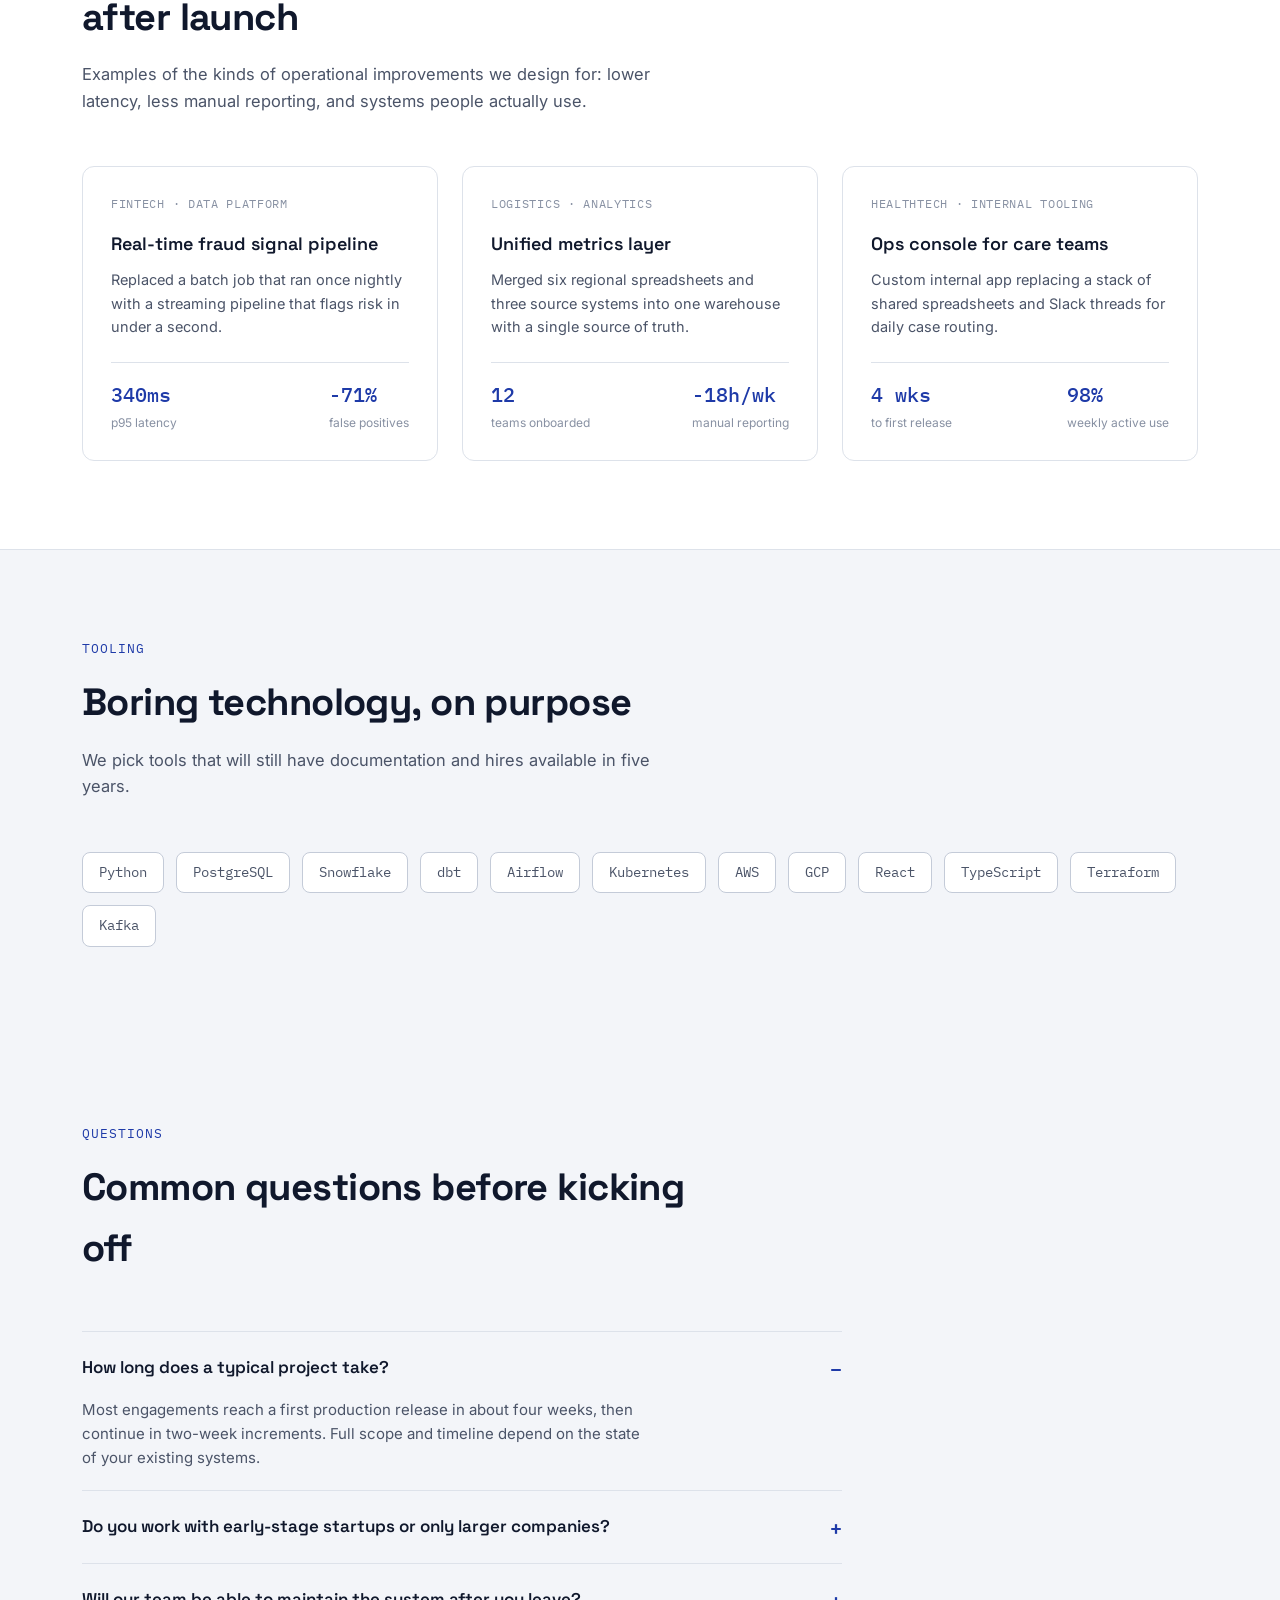
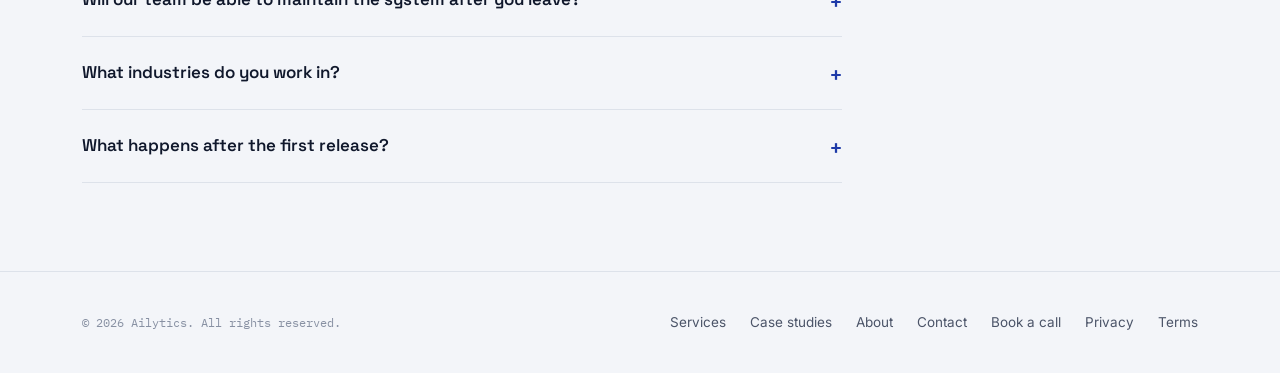
==== commit 4bfc2c95: "Add files via upload" ====
--- a/index.html
+++ b/index.html
@@ -663,54 +663,6 @@
     max-width: 62ch;
   }
 
-  /* ---------- contact ---------- */
-  .contact-grid{
-    display:grid;
-    grid-template-columns: 0.9fr 1.1fr;
-    gap: 64px;
-  }
-  .contact-info .item{
-    margin-bottom: 26px;
-  }
-  .contact-info .item .k{
-    font-family: var(--font-mono);
-    font-size: 12px;
-    text-transform: uppercase;
-    letter-spacing: 0.06em;
-    color: var(--ink-faint);
-    margin-bottom: 6px;
-  }
-  .contact-info .item .v{ font-size: 16px; }
-  .contact-info .item a.v:hover{ color: var(--accent-ink); }
-
-  form{
-    background: var(--surface);
-    border: 1px solid var(--line);
-    border-radius: var(--radius);
-    padding: 32px;
-  }
-  .form-row{ display:grid; grid-template-columns: 1fr 1fr; gap: 16px; margin-bottom: 16px; }
-  .field{ display:flex; flex-direction:column; gap:6px; margin-bottom:16px; }
-  .field label{ font-size: 13px; font-weight:600; color: var(--ink-soft); }
-  .field input, .field select, .field textarea{
-    font-family: var(--font-body);
-    font-size: 14.5px;
-    padding: 11px 13px;
-    border-radius: var(--radius-sm);
-    border: 1px solid var(--line-strong);
-    background: #FAFBFD;
-    color: var(--ink);
-  }
-  .field input:focus, .field select:focus, .field textarea:focus{
-    outline: none;
-    border-color: var(--accent);
-    background: #fff;
-  }
-  .field textarea{ resize: vertical; min-height: 100px; }
-  .form-note{ font-size: 12.5px; color: var(--ink-faint); margin-top: 12px; }
-  #form-status{ font-size: 13.5px; margin-top: 14px; font-weight: 500; display:none; }
-  #form-status.visible{ display:block; }
-
   /* ---------- footer ---------- */
   footer{
     border-top: 1px solid var(--line);
@@ -762,7 +714,6 @@
     .work-grid{ grid-template-columns: 1fr; }
     .testimonial-grid{ grid-template-columns: 1fr; }
     .fit-grid{ grid-template-columns: 1fr; }
-    .contact-grid{ grid-template-columns: 1fr; gap: 40px; }
   }
   @media (max-width: 760px){
     .wrap{ padding: 0 20px; }
@@ -783,7 +734,6 @@
     .hero-stats{ gap: 24px; }
     section{ padding: 60px 0; }
     .process-grid{ grid-template-columns: 1fr; }
-    .form-row{ grid-template-columns: 1fr; }
     .status-strip .meta{ display:none; }
     .mobile-booking{ display:inline-flex; }
   }
@@ -812,7 +762,7 @@
         </ul>
         <div class="nav-cta">
           <a href="https://calendly.com/ailyticssystem/30min" class="btn btn-ghost btn-sm" target="_blank" rel="noopener noreferrer">Book a call</a>
-          <a href="#contact" class="btn btn-primary btn-sm">Start a project</a>
+          <a href="contact.html" class="btn btn-primary btn-sm">Start a project</a>
           <button class="menu-toggle" id="menuToggle" aria-label="Toggle menu" aria-expanded="false">
             <span></span><span></span><span></span>
           </button>
@@ -1062,67 +1012,6 @@
       </div>
     </section>
 
-    <!-- CONTACT -->
-    <section id="contact">
-      <div class="wrap">
-        <div class="contact-grid">
-          <div class="contact-info reveal">
-            <span class="section-tag">Get in touch</span>
-            <h2>Tell us what's broken</h2>
-            <p style="color:var(--ink-soft); margin-bottom:32px;">Most engagements start with a 30-minute audit call — no deck, just a look at your current setup and where it's costing you time.</p>
-
-            <div class="item">
-              <div class="k">Email</div>
-              <a class="v" href="mailto:hello@ailytics.in">hello@ailytics.in</a>
-            </div>
-            <div class="item">
-              <div class="k">Response time</div>
-              <div class="v">Within 1 business day</div>
-            </div>
-            <div class="item">
-              <div class="k">First conversation</div>
-              <div class="v">A focused 30-minute audit of the problem and the next practical step.</div>
-            </div>
-          </div>
-
-          <form id="contactForm" class="reveal" novalidate>
-            <div class="form-row">
-              <div class="field">
-                <label for="name">Name</label>
-                <input type="text" id="name" name="name" required autocomplete="name">
-              </div>
-              <div class="field">
-                <label for="email">Work email</label>
-                <input type="email" id="email" name="email" required autocomplete="email">
-              </div>
-            </div>
-            <div class="form-row">
-              <div class="field">
-                <label for="company">Company</label>
-                <input type="text" id="company" name="company" autocomplete="organization">
-              </div>
-              <div class="field">
-                <label for="budget">Estimated budget</label>
-                <select id="budget" name="budget">
-                  <option value="">Select a range</option>
-                  <option>Under $10k</option>
-                  <option>$10k – $50k</option>
-                  <option>$50k – $150k</option>
-                  <option>$150k+</option>
-                </select>
-              </div>
-            </div>
-            <div class="field">
-              <label for="message">What are you trying to solve?</label>
-              <textarea id="message" name="message" required></textarea>
-            </div>
-            <button type="submit" class="btn btn-primary" style="width:100%; justify-content:center;">Send message</button>
-            <p class="form-note">We will use these details only to respond to your enquiry.</p>
-            <p id="form-status"></p>
-          </form>
-        </div>
-      </div>
-    </section>
   </main>
 
   <footer>
@@ -1170,18 +1059,6 @@
     } else {
       revealEls.forEach(el => el.classList.add('in'));
     }
-
-    // contact form
-    const form = document.getElementById('contactForm');
-    const status = document.getElementById('form-status');
-    form.addEventListener('submit', (e) => {
-      e.preventDefault();
-      if (!form.checkValidity()) {
-        form.reportValidity();
-        return;
-      }
-      window.location.href = 'thank-you.html';
-    });
   </script>
   <a class="btn btn-primary mobile-booking" href="https://calendly.com/ailyticssystem/30min" target="_blank" rel="noopener noreferrer">Book a call</a>
 </body>
